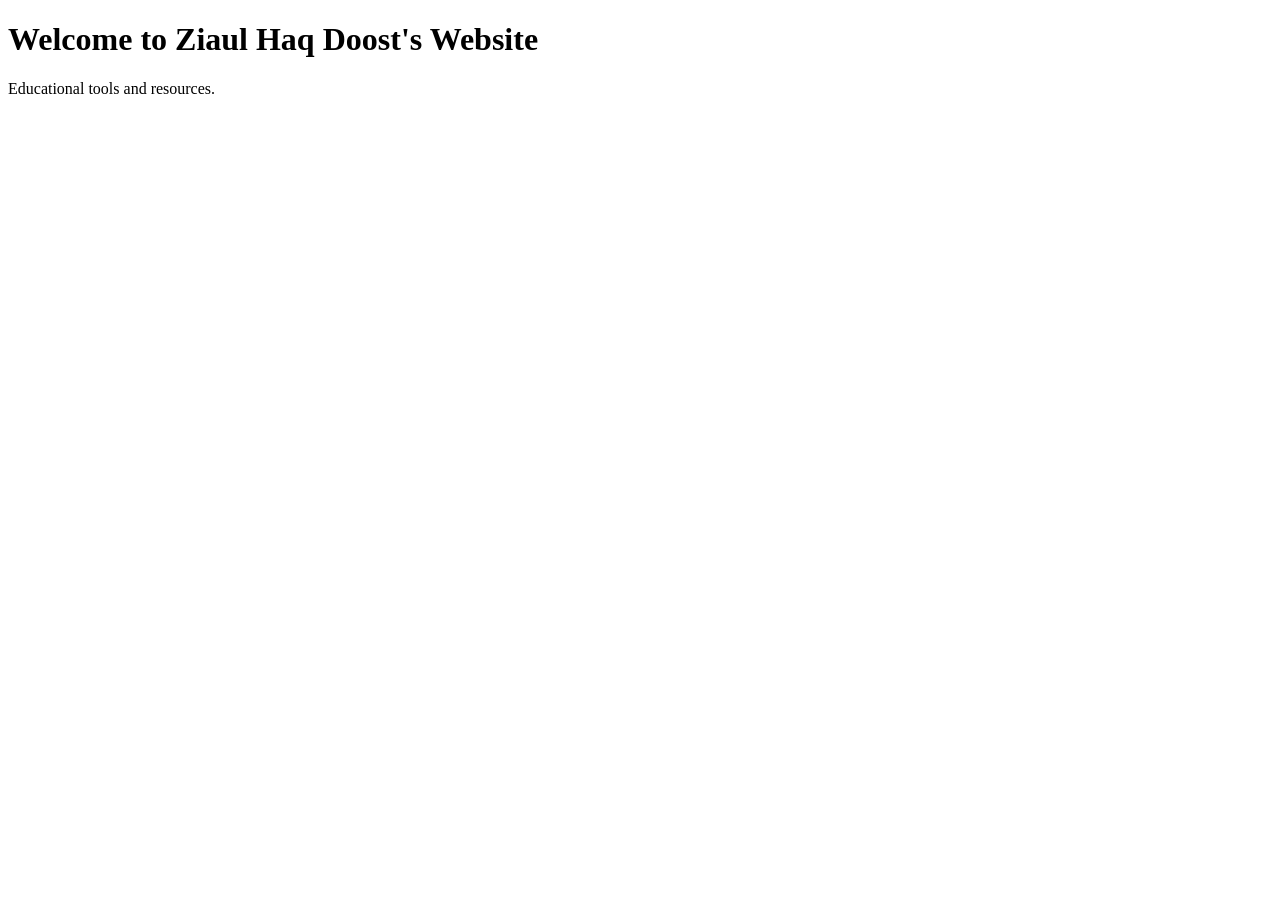
==== index.html @ 7b857bec "Add initial HTML structure for the website" ====
<!DOCTYPE html>
<html lang="en">
<head>
    <meta charset="UTF-8">
    <meta name="viewport" content="width=device-width, initial-scale=1.0">
    <title>Ziaul Haq Doost</title>
</head>
<body>
    <h1>Welcome to Ziaul Haq Doost's Website</h1>
    <p>Educational tools and resources.</p>
</body>
</html>
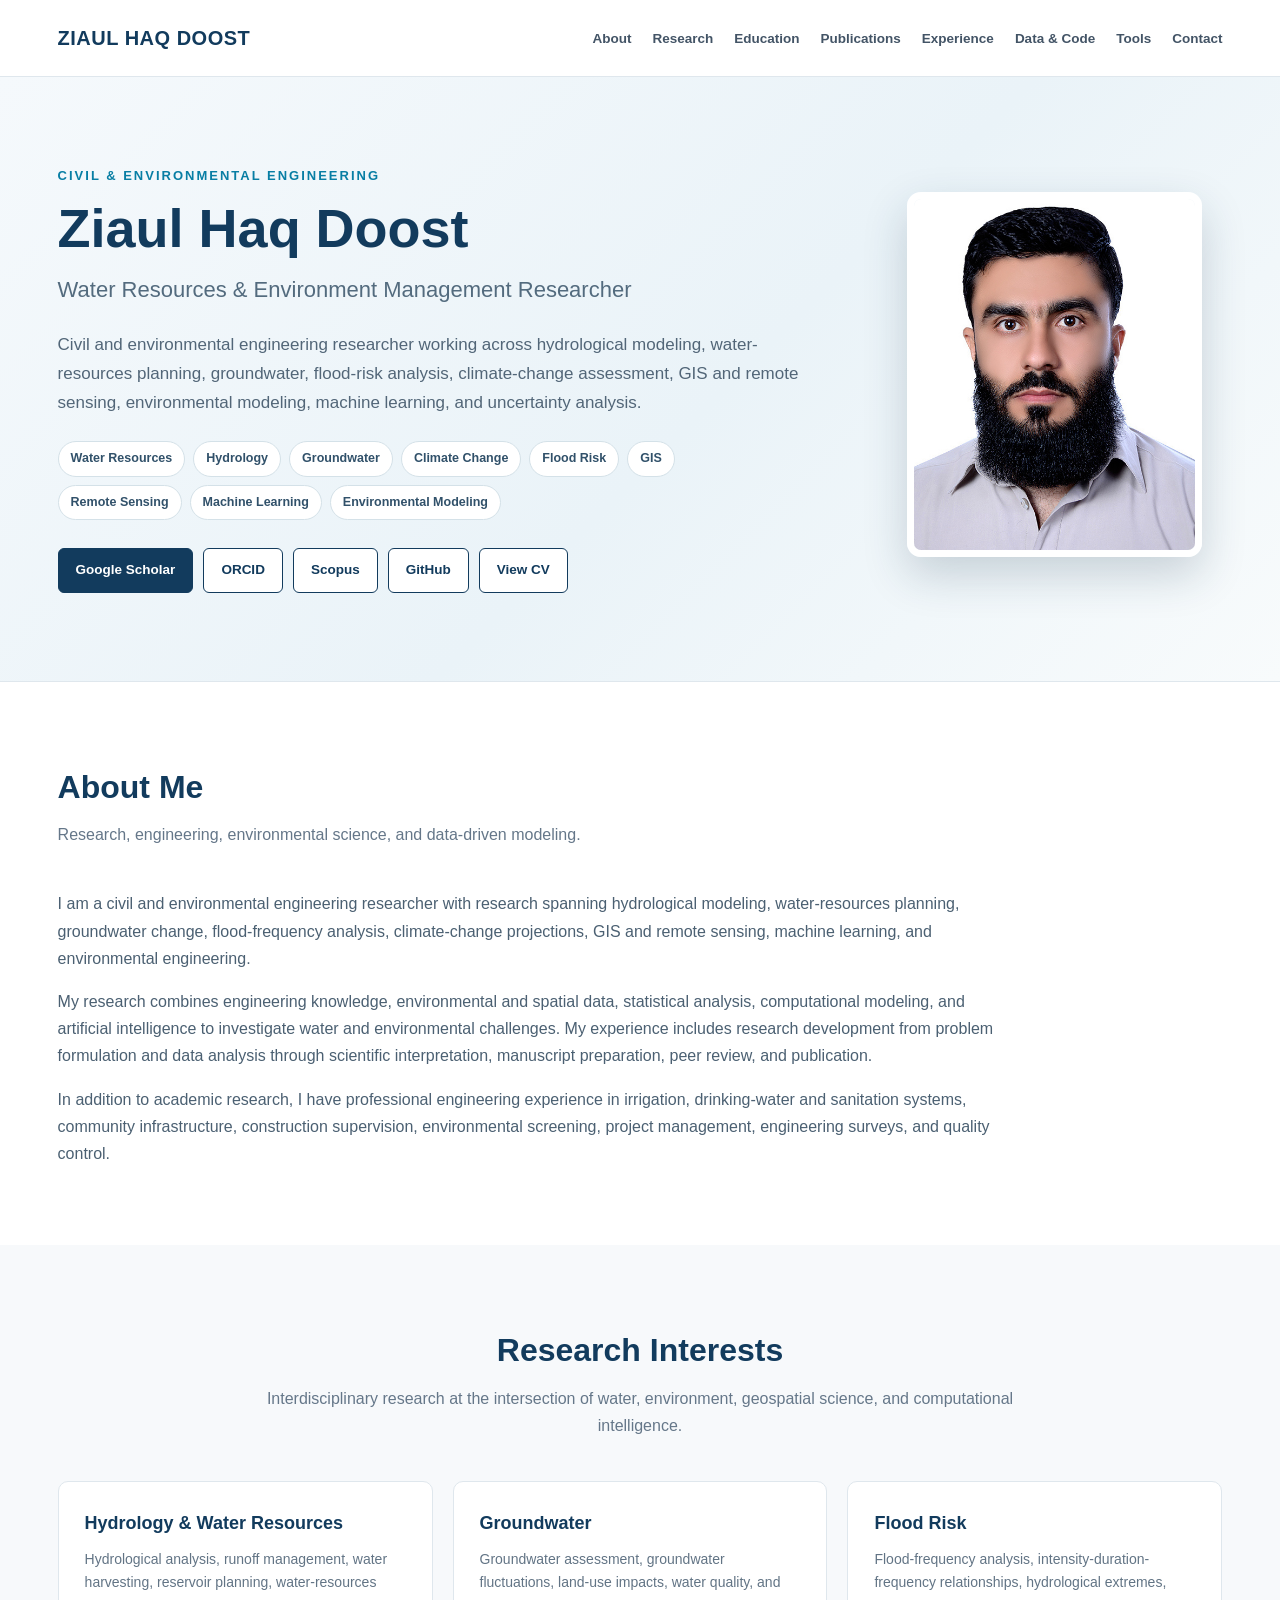
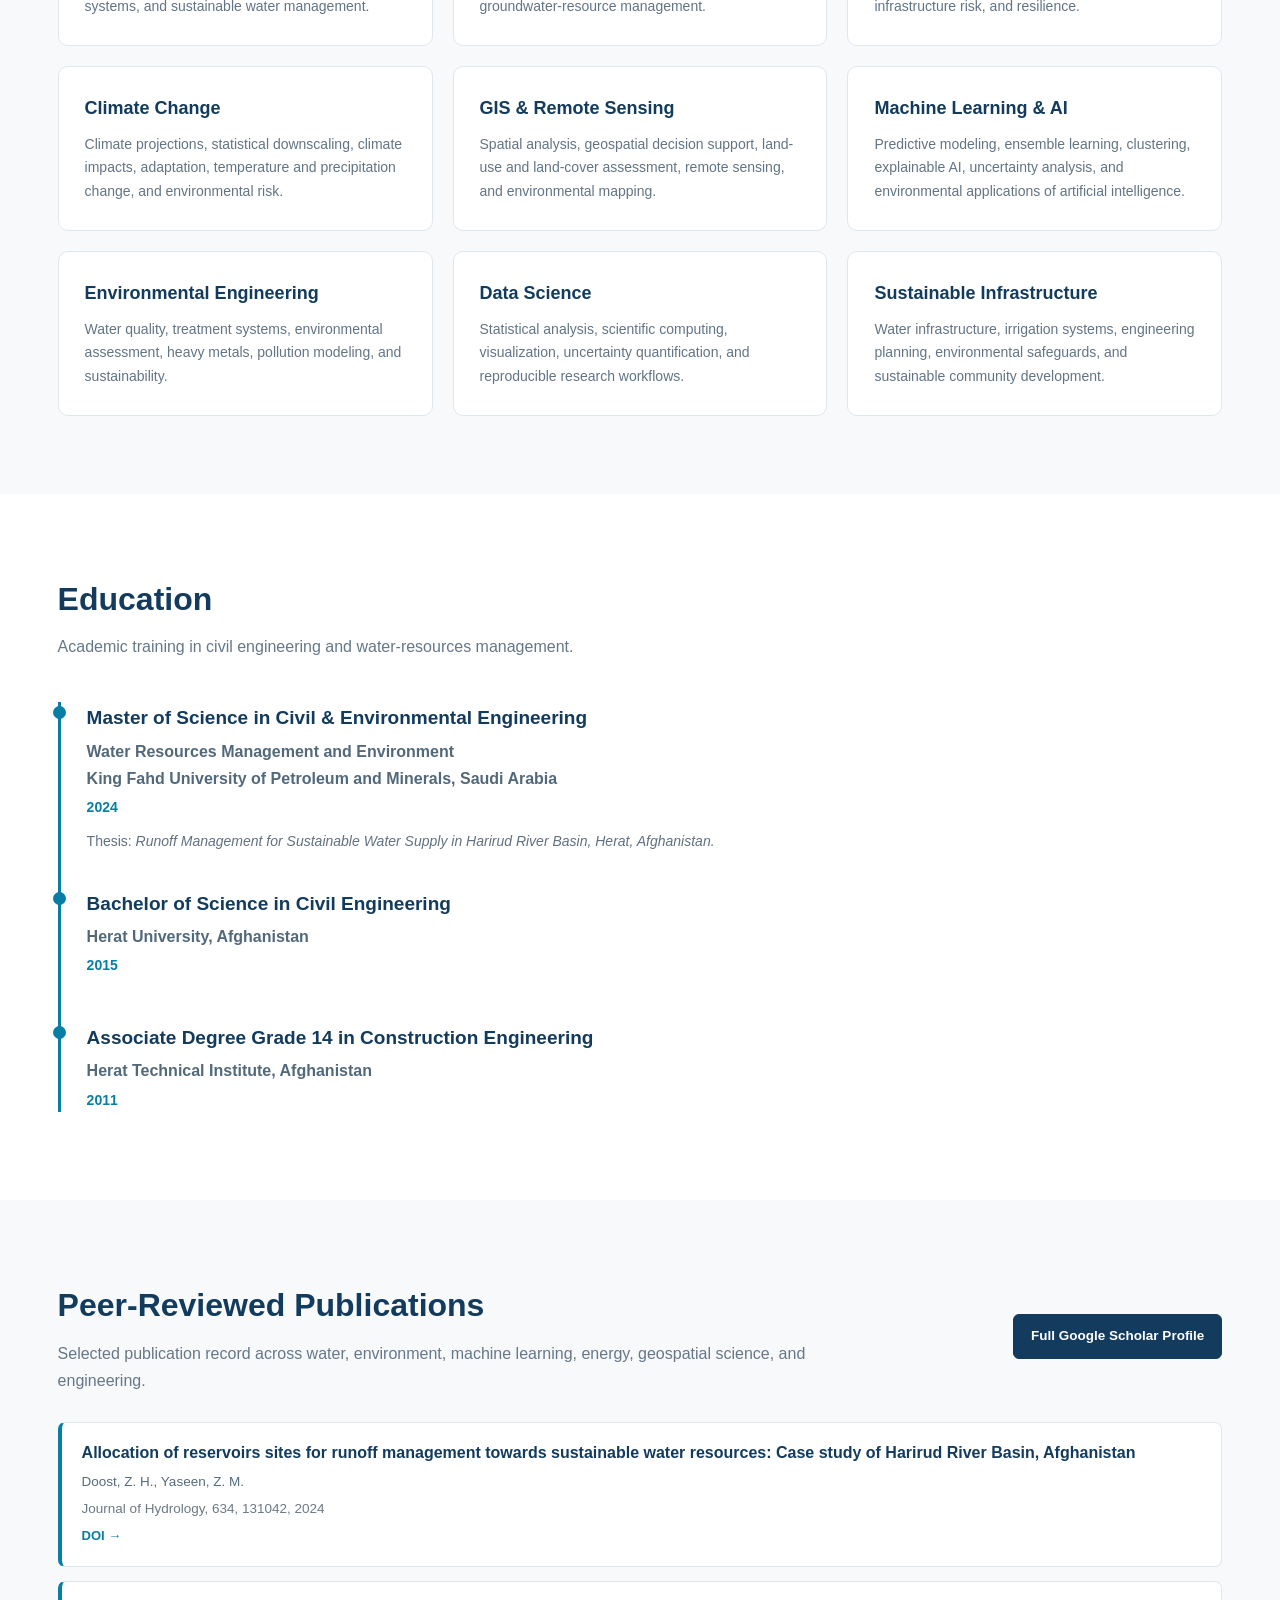
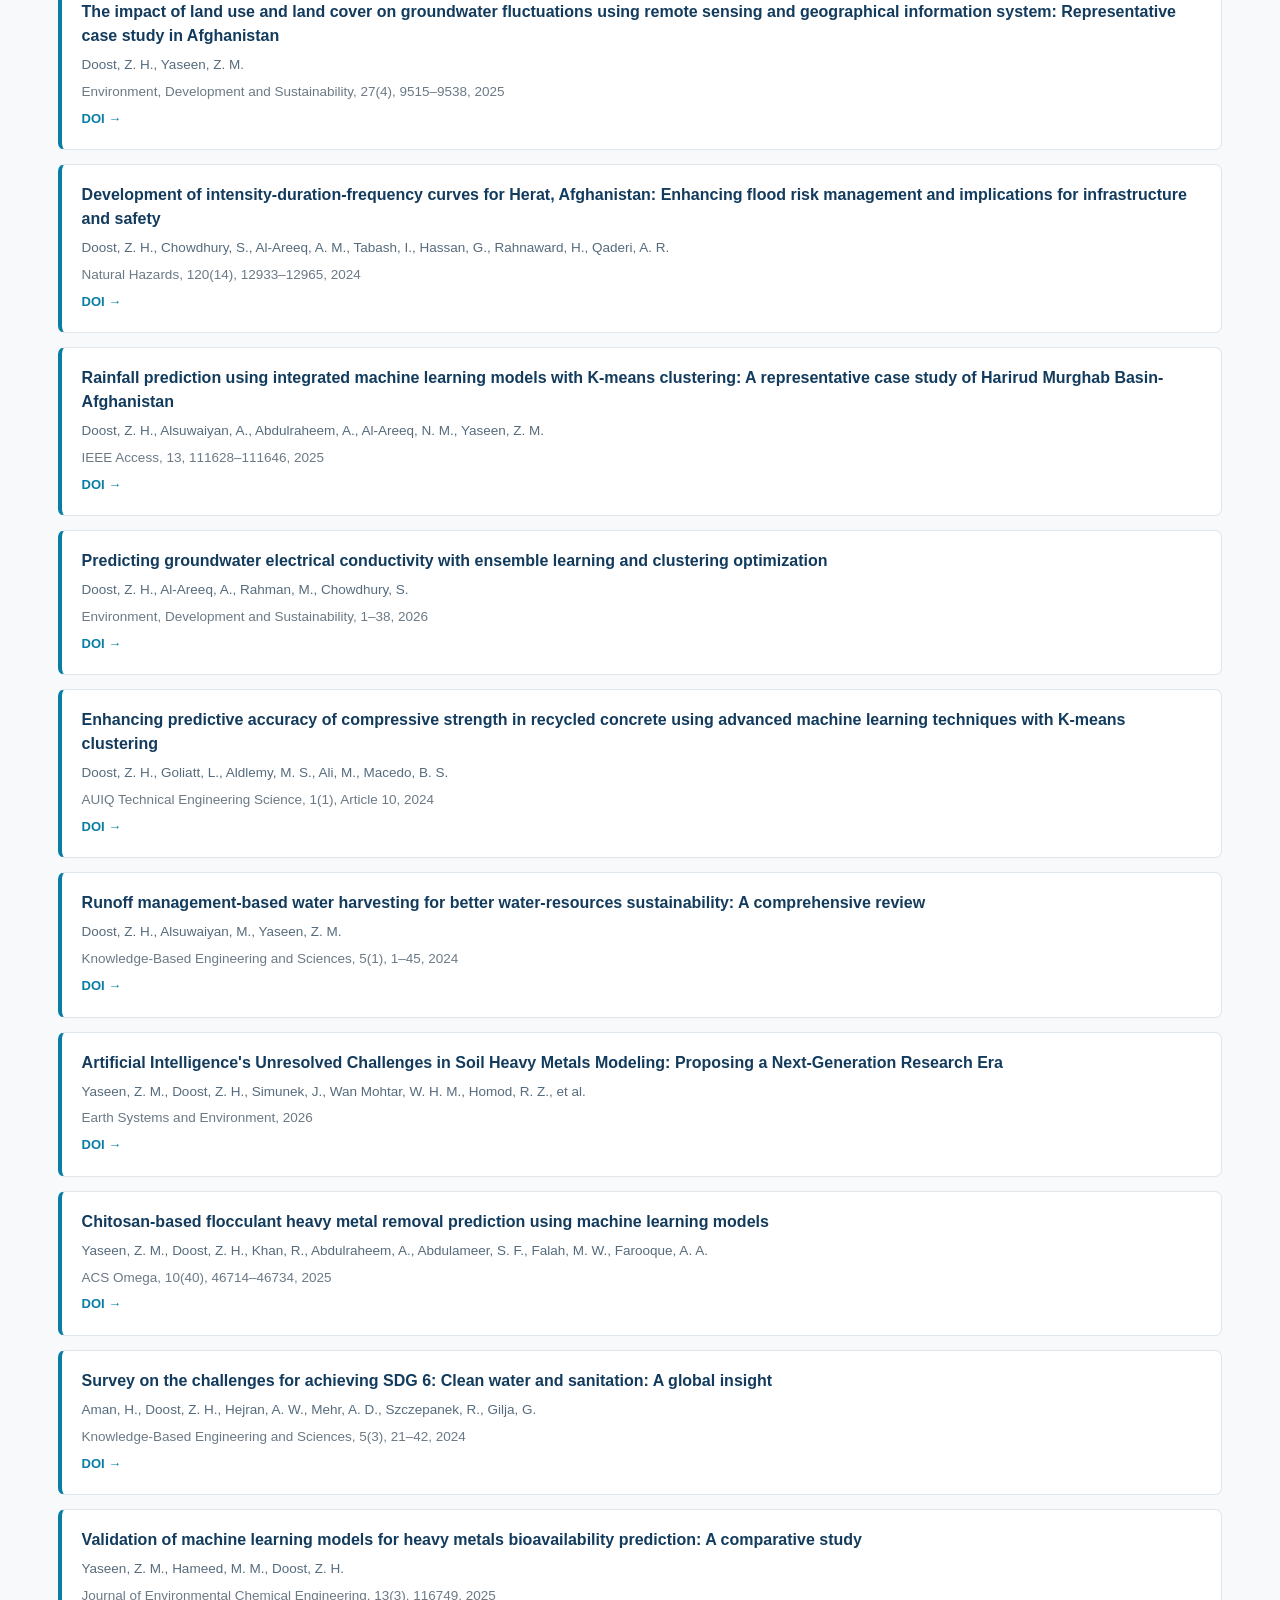
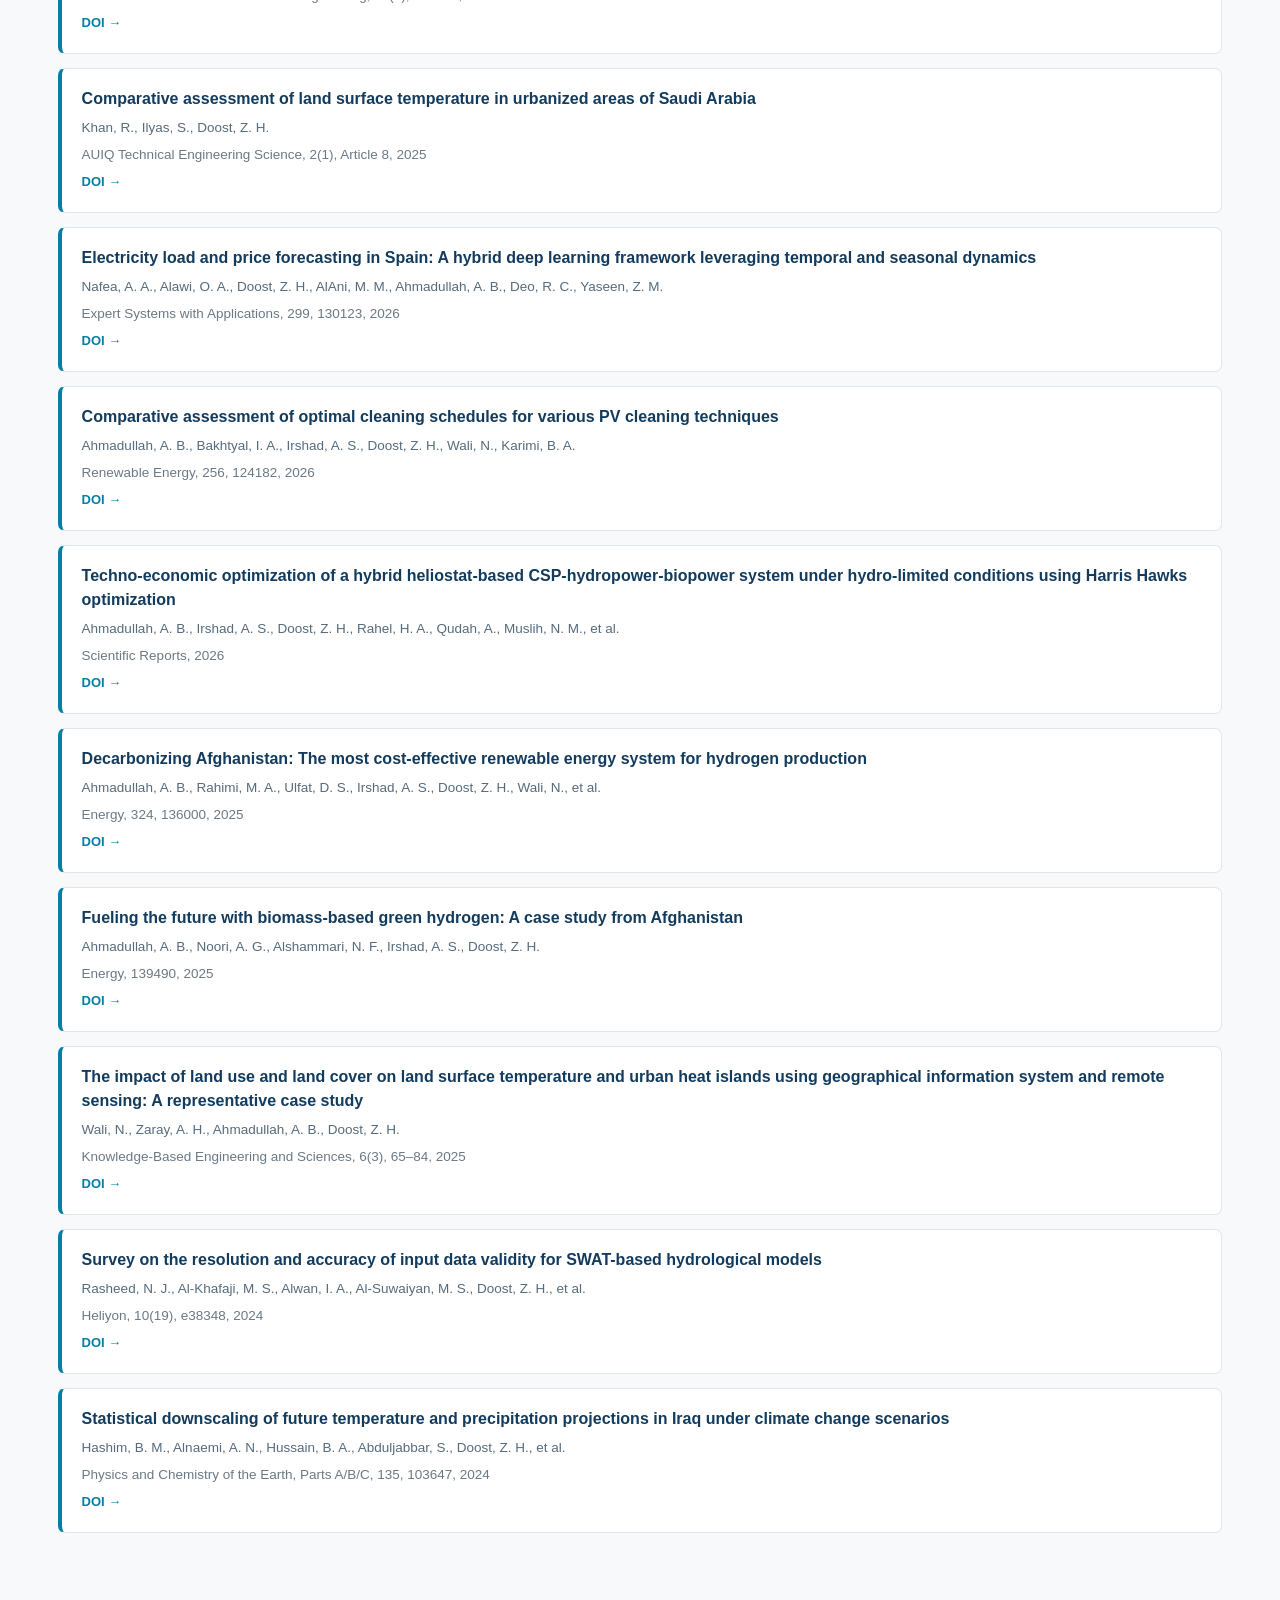
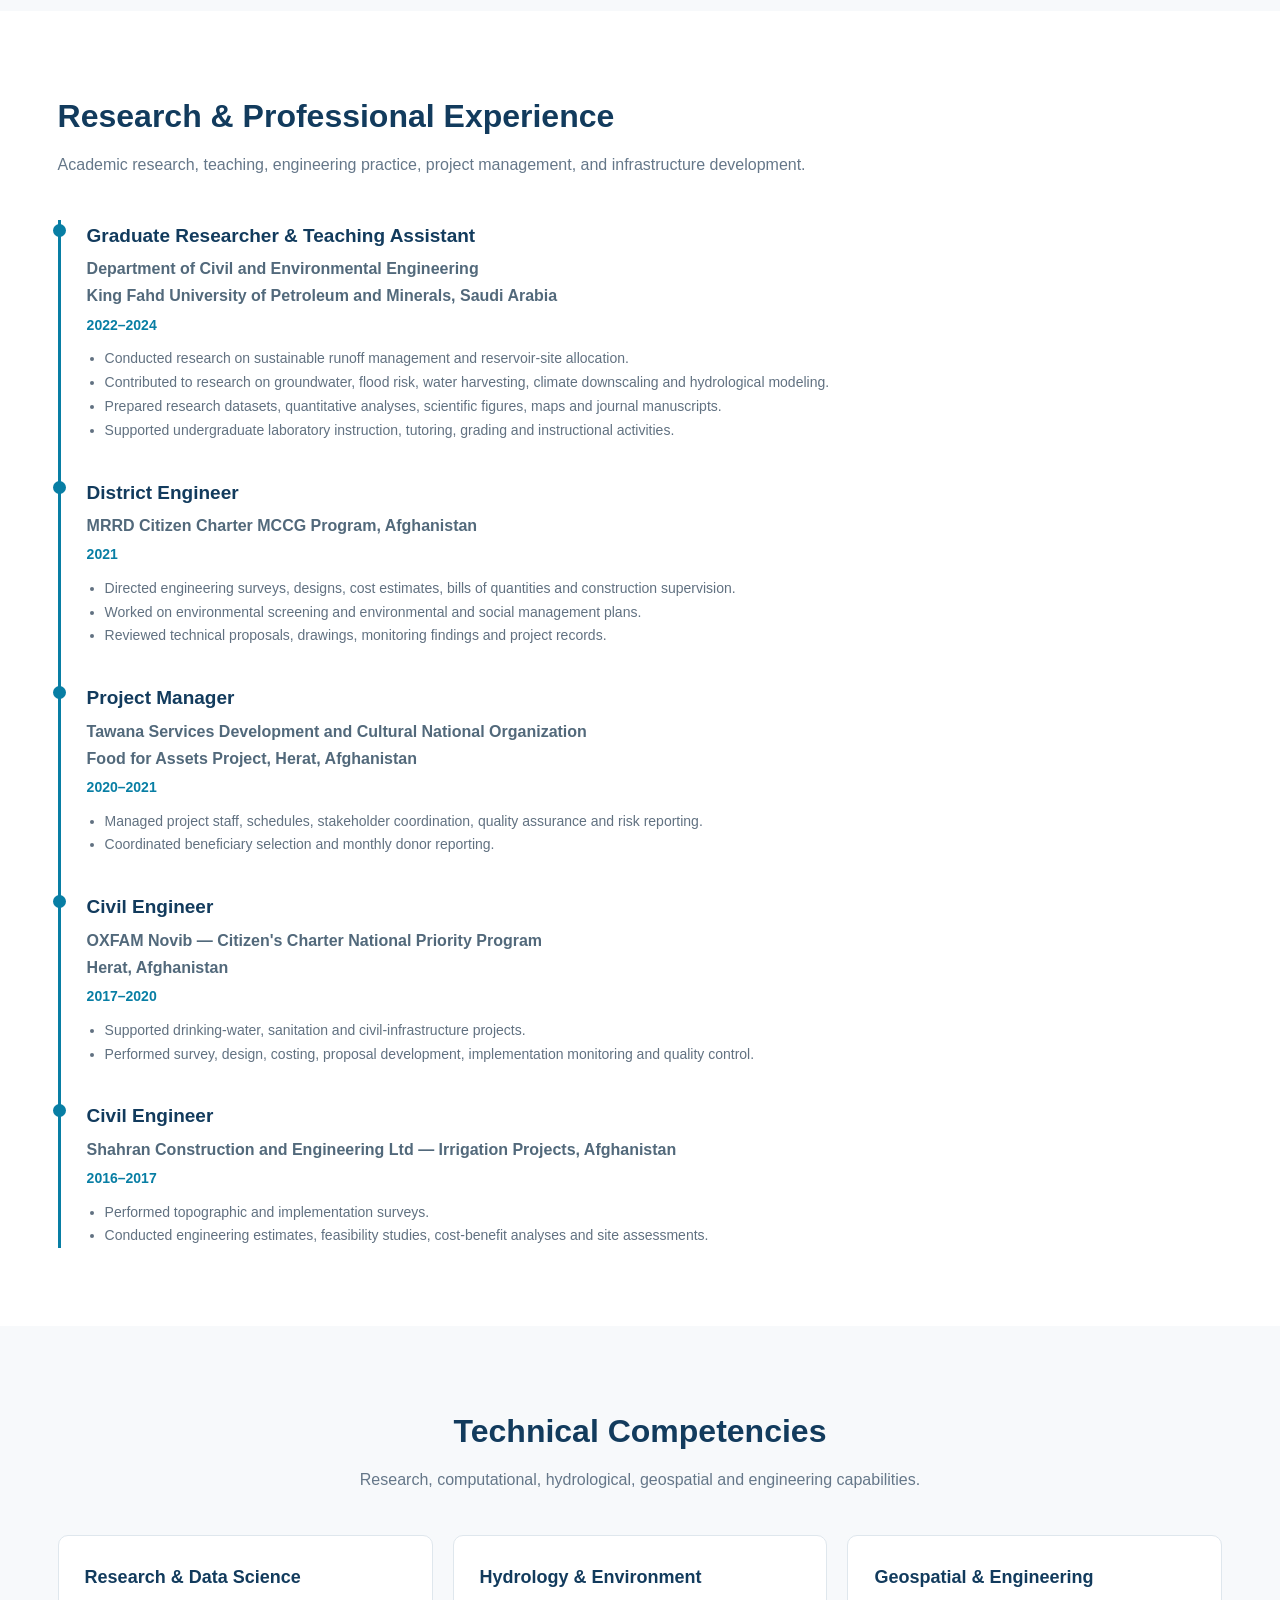
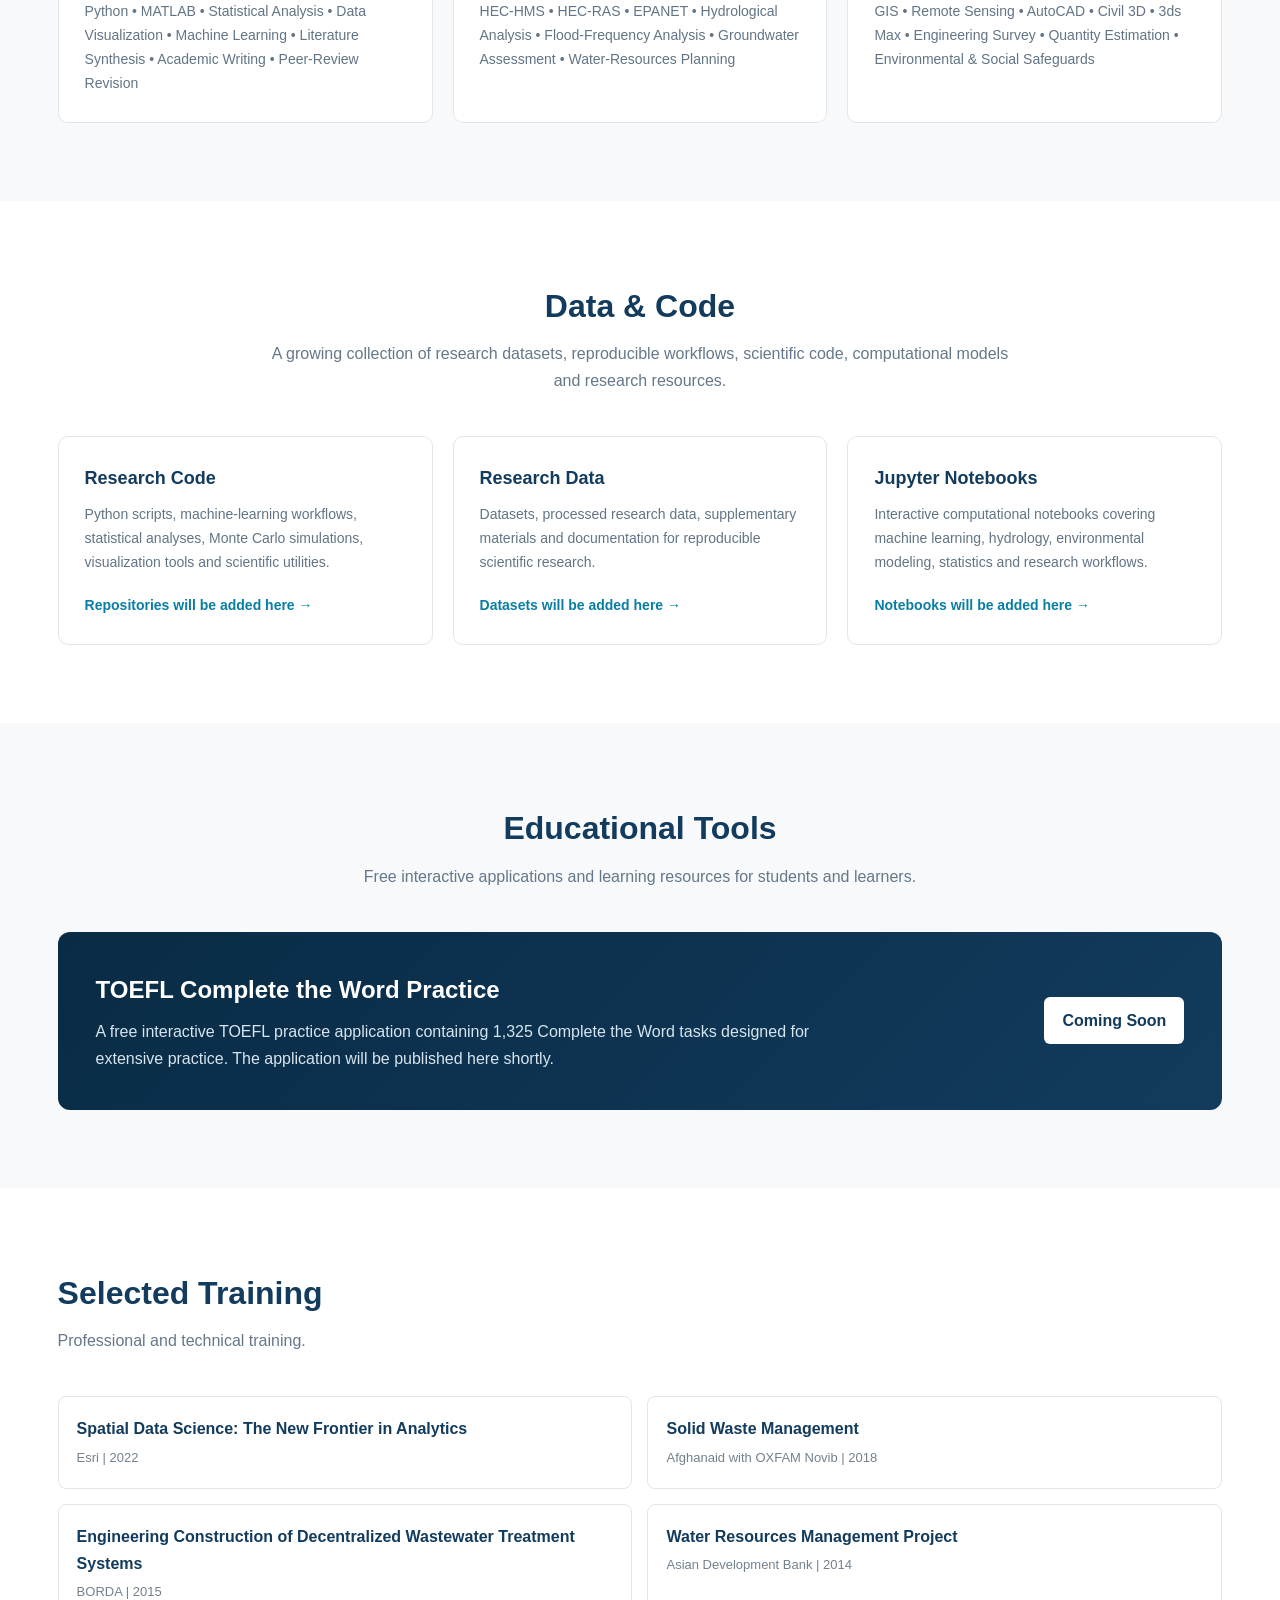
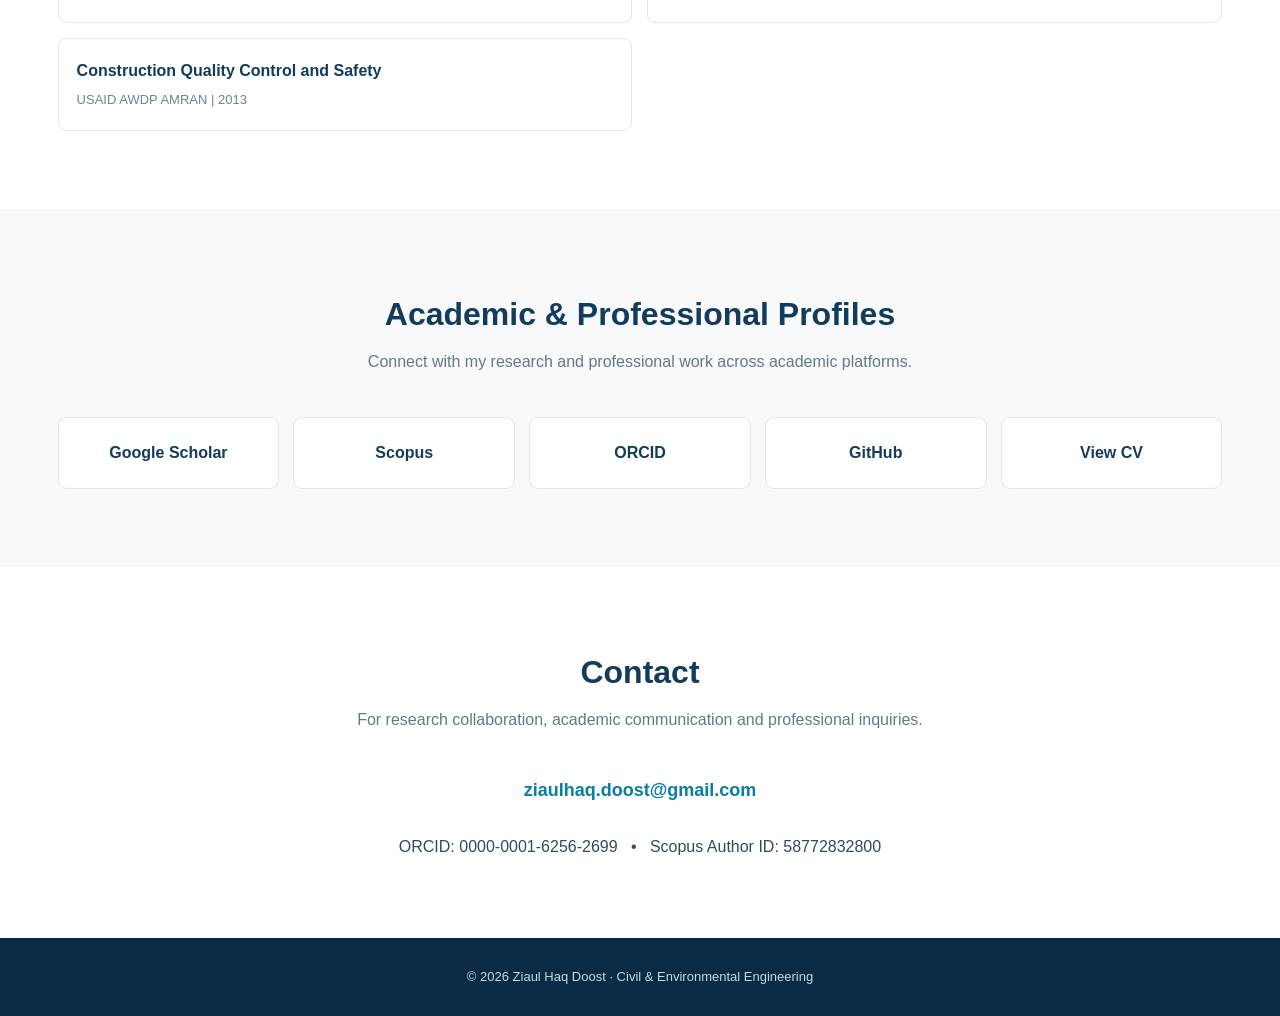
==== commit 628bcccb: "Update index.html" ====
--- a/index.html
+++ b/index.html
@@ -1,12 +1,1500 @@
 <!DOCTYPE html>
 <html lang="en">
 <head>
-    <meta charset="UTF-8">
-    <meta name="viewport" content="width=device-width, initial-scale=1.0">
-    <title>Ziaul Haq Doost</title>
+<meta charset="UTF-8">
+<meta name="viewport" content="width=device-width, initial-scale=1.0">
+
+<title>Ziaul Haq Doost | Civil & Environmental Engineering Researcher</title>
+
+<meta name="description" content="Academic website of Ziaul Haq Doost, Civil and Environmental Engineering researcher working in water resources, hydrology, groundwater, climate change, GIS, remote sensing, environmental modeling and machine learning.">
+
+<meta name="author" content="Ziaul Haq Doost">
+<meta name="robots" content="index, follow">
+
+<style>
+
+:root{
+    --navy:#123b5d;
+    --navy-dark:#092b45;
+    --blue:#087ea4;
+    --light-blue:#eaf4f8;
+    --background:#f7f9fb;
+    --text:#34495e;
+    --muted:#657789;
+    --border:#dfe7ed;
+    --white:#ffffff;
+}
+
+*{
+    margin:0;
+    padding:0;
+    box-sizing:border-box;
+}
+
+html{
+    scroll-behavior:smooth;
+    scroll-padding-top:90px;
+}
+
+body{
+    font-family:Arial, Helvetica, sans-serif;
+    line-height:1.7;
+    color:var(--text);
+    background:white;
+}
+
+a{
+    text-decoration:none;
+}
+
+.container{
+    width:min(1180px,91%);
+    margin:auto;
+}
+
+/* ================= NAVIGATION ================= */
+
+header{
+    background:rgba(255,255,255,.97);
+    border-bottom:1px solid var(--border);
+    position:sticky;
+    top:0;
+    z-index:1000;
+}
+
+nav{
+    min-height:76px;
+    display:flex;
+    align-items:center;
+    justify-content:space-between;
+    gap:25px;
+}
+
+.logo{
+    color:var(--navy);
+    font-size:20px;
+    font-weight:800;
+    letter-spacing:.5px;
+    white-space:nowrap;
+}
+
+.nav-links{
+    display:flex;
+    list-style:none;
+    gap:21px;
+    align-items:center;
+}
+
+.nav-links a{
+    color:#435466;
+    font-size:13.5px;
+    font-weight:700;
+}
+
+.nav-links a:hover{
+    color:var(--blue);
+}
+
+/* ================= HERO ================= */
+
+.hero{
+    background:
+    linear-gradient(135deg,#f5f9fc 0%,#eaf3f8 55%,#f8fbfc 100%);
+    padding:88px 0;
+    border-bottom:1px solid var(--border);
+}
+
+.hero-grid{
+    display:grid;
+    grid-template-columns:1.45fr .65fr;
+    gap:80px;
+    align-items:center;
+}
+
+.eyebrow{
+    color:var(--blue);
+    text-transform:uppercase;
+    letter-spacing:2px;
+    font-weight:800;
+    font-size:13px;
+    margin-bottom:12px;
+}
+
+.hero h1{
+    color:var(--navy);
+    font-size:54px;
+    line-height:1.08;
+    margin-bottom:14px;
+}
+
+.hero h2{
+    color:#536b7e;
+    font-size:22px;
+    font-weight:500;
+    margin-bottom:22px;
+}
+
+.hero-description{
+    font-size:17px;
+    color:#526678;
+    max-width:750px;
+    margin-bottom:24px;
+}
+
+.tags{
+    display:flex;
+    flex-wrap:wrap;
+    gap:8px;
+    margin-bottom:28px;
+}
+
+.tag{
+    background:white;
+    color:#31516a;
+    border:1px solid #d4e1e8;
+    border-radius:20px;
+    padding:6px 12px;
+    font-size:12.5px;
+    font-weight:600;
+}
+
+.buttons{
+    display:flex;
+    flex-wrap:wrap;
+    gap:10px;
+}
+
+.btn{
+    display:inline-block;
+    padding:10px 17px;
+    border-radius:6px;
+    font-size:13.5px;
+    font-weight:700;
+    transition:.2s;
+}
+
+.btn-primary{
+    background:var(--navy);
+    color:white;
+    border:1px solid var(--navy);
+}
+
+.btn-outline{
+    color:var(--navy);
+    background:white;
+    border:1px solid var(--navy);
+}
+
+.btn:hover{
+    transform:translateY(-2px);
+    opacity:.9;
+}
+
+.photo-wrap{
+    text-align:center;
+}
+
+.photo-wrap img{
+    width:295px;
+    height:365px;
+    object-fit:cover;
+    object-position:center top;
+    border-radius:14px;
+    border:7px solid white;
+    box-shadow:0 18px 45px rgba(24,55,78,.20);
+}
+
+/* ================= SECTIONS ================= */
+
+section{
+    padding:78px 0;
+}
+
+.alt{
+    background:var(--background);
+}
+
+.section-heading{
+    margin-bottom:42px;
+}
+
+.section-heading.center{
+    text-align:center;
+}
+
+.section-heading h2{
+    color:var(--navy);
+    font-size:32px;
+    margin-bottom:7px;
+}
+
+.section-heading p{
+    color:var(--muted);
+    max-width:760px;
+}
+
+.section-heading.center p{
+    margin:auto;
+}
+
+.about-text{
+    max-width:960px;
+    font-size:16px;
+    color:#4b6072;
+}
+
+.about-text p+p{
+    margin-top:16px;
+}
+
+/* ================= RESEARCH ================= */
+
+.grid-3{
+    display:grid;
+    grid-template-columns:repeat(3,1fr);
+    gap:20px;
+}
+
+.card{
+    background:white;
+    border:1px solid var(--border);
+    border-radius:10px;
+    padding:26px;
+    transition:.25s;
+}
+
+.card:hover{
+    transform:translateY(-4px);
+    box-shadow:0 10px 30px rgba(20,50,75,.08);
+}
+
+.card h3{
+    color:var(--navy);
+    font-size:18px;
+    margin-bottom:9px;
+}
+
+.card p{
+    color:#627485;
+    font-size:14px;
+}
+
+/* ================= EDUCATION / EXPERIENCE ================= */
+
+.timeline{
+    max-width:1000px;
+}
+
+.timeline-item{
+    border-left:3px solid var(--blue);
+    padding:0 0 34px 26px;
+    position:relative;
+}
+
+.timeline-item:last-child{
+    padding-bottom:0;
+}
+
+.timeline-item:before{
+    content:"";
+    position:absolute;
+    left:-8px;
+    top:4px;
+    width:13px;
+    height:13px;
+    border-radius:50%;
+    background:var(--blue);
+}
+
+.timeline-item h3{
+    color:var(--navy);
+    font-size:19px;
+}
+
+.timeline-item .place{
+    color:#52697b;
+    font-weight:700;
+    margin-top:3px;
+}
+
+.timeline-item .year{
+    color:var(--blue);
+    font-weight:700;
+    font-size:14px;
+    margin:4px 0 10px;
+}
+
+.timeline-item p,
+.timeline-item li{
+    color:#617181;
+    font-size:14px;
+}
+
+.timeline-item ul{
+    margin:9px 0 0 18px;
+}
+
+/* ================= PUBLICATIONS ================= */
+
+.publication-intro{
+    display:flex;
+    justify-content:space-between;
+    align-items:center;
+    gap:20px;
+    margin-bottom:28px;
+}
+
+.pub-list{
+    display:flex;
+    flex-direction:column;
+    gap:14px;
+}
+
+.pub{
+    background:white;
+    border:1px solid var(--border);
+    border-left:4px solid var(--blue);
+    border-radius:7px;
+    padding:18px 20px;
+}
+
+.pub-title{
+    color:var(--navy);
+    font-weight:700;
+    line-height:1.5;
+    margin-bottom:6px;
+}
+
+.pub-authors{
+    color:#566b7c;
+    font-size:13.5px;
+    margin-bottom:4px;
+}
+
+.pub-journal{
+    color:#6b7985;
+    font-size:13.5px;
+}
+
+.pub a{
+    color:var(--blue);
+    font-size:13px;
+    font-weight:700;
+}
+
+/* ================= SKILLS ================= */
+
+.skill-category h3{
+    margin-bottom:8px;
+}
+
+.skill-list{
+    color:#607282;
+    font-size:14px;
+}
+
+/* ================= DATA / TOOLS ================= */
+
+.future-card{
+    display:flex;
+    flex-direction:column;
+    min-height:190px;
+}
+
+.future-card .link{
+    color:var(--blue);
+    font-weight:700;
+    font-size:14px;
+    margin-top:auto;
+    padding-top:20px;
+}
+
+.toefl-box{
+    background:linear-gradient(135deg,var(--navy-dark),var(--navy));
+    border-radius:12px;
+    padding:38px;
+    color:white;
+    display:flex;
+    justify-content:space-between;
+    align-items:center;
+    gap:35px;
+}
+
+.toefl-box h3{
+    font-size:24px;
+    margin-bottom:7px;
+}
+
+.toefl-box p{
+    color:#d7e5ee;
+    max-width:720px;
+}
+
+.coming{
+    background:white;
+    color:var(--navy);
+    padding:10px 18px;
+    border-radius:6px;
+    font-weight:700;
+    white-space:nowrap;
+}
+
+/* ================= TRAINING ================= */
+
+.training-list{
+    display:grid;
+    grid-template-columns:repeat(2,1fr);
+    gap:15px;
+}
+
+.training{
+    background:white;
+    border:1px solid var(--border);
+    padding:18px;
+    border-radius:8px;
+}
+
+.training strong{
+    color:var(--navy);
+}
+
+.training span{
+    color:#73818d;
+    font-size:13px;
+}
+
+/* ================= PROFILES ================= */
+
+.profile-grid{
+    display:grid;
+    grid-template-columns:repeat(5,1fr);
+    gap:14px;
+}
+
+.profile-link{
+    text-align:center;
+    padding:21px 10px;
+    border:1px solid var(--border);
+    border-radius:9px;
+    color:var(--navy);
+    background:white;
+    font-weight:700;
+    transition:.2s;
+}
+
+.profile-link:hover{
+    background:var(--navy);
+    color:white;
+    transform:translateY(-3px);
+}
+
+/* ================= CONTACT ================= */
+
+.contact{
+    text-align:center;
+}
+
+.contact-email{
+    color:var(--blue);
+    font-size:18px;
+    font-weight:700;
+}
+
+/* ================= FOOTER ================= */
+
+footer{
+    background:var(--navy-dark);
+    color:#cbd8e1;
+    padding:28px 15px;
+    text-align:center;
+    font-size:13px;
+}
+
+/* ================= MOBILE ================= */
+
+@media(max-width:950px){
+
+    nav{
+        flex-direction:column;
+        padding:17px 0;
+    }
+
+    .nav-links{
+        flex-wrap:wrap;
+        justify-content:center;
+        gap:12px 17px;
+    }
+
+    .hero-grid{
+        grid-template-columns:1fr;
+        text-align:center;
+        gap:40px;
+    }
+
+    .photo-wrap{
+        order:-1;
+    }
+
+    .hero-description{
+        margin-left:auto;
+        margin-right:auto;
+    }
+
+    .tags,
+    .buttons{
+        justify-content:center;
+    }
+
+    .grid-3{
+        grid-template-columns:1fr 1fr;
+    }
+
+    .profile-grid{
+        grid-template-columns:repeat(2,1fr);
+    }
+}
+
+@media(max-width:620px){
+
+    .hero{
+        padding:55px 0;
+    }
+
+    .hero h1{
+        font-size:39px;
+    }
+
+    .hero h2{
+        font-size:19px;
+    }
+
+    .photo-wrap img{
+        width:220px;
+        height:275px;
+    }
+
+    .grid-3,
+    .training-list{
+        grid-template-columns:1fr;
+    }
+
+    .publication-intro{
+        flex-direction:column;
+        align-items:flex-start;
+    }
+
+    .toefl-box{
+        flex-direction:column;
+        align-items:flex-start;
+    }
+
+    .profile-grid{
+        grid-template-columns:1fr;
+    }
+
+    section{
+        padding:58px 0;
+    }
+}
+
+</style>
+
+<!-- Structured data for search engines -->
+<script type="application/ld+json">
+{
+  "@context":"https://schema.org",
+  "@type":"Person",
+  "name":"Ziaul Haq Doost",
+  "jobTitle":"Civil and Environmental Engineering Researcher",
+  "url":"https://ziaulhaq2282.github.io/",
+  "image":"https://ziaulhaq2282.github.io/143889.jpg",
+  "sameAs":[
+    "https://scholar.google.com/citations?user=g5st3KEAAAAJ&hl=en",
+    "https://orcid.org/0000-0001-6256-2699",
+    "https://www.scopus.com/authid/detail.uri?authorId=58772832800",
+    "https://github.com/ziaulhaq2282"
+  ]
+}
+</script>
+
 </head>
+
 <body>
-    <h1>Welcome to Ziaul Haq Doost's Website</h1>
-    <p>Educational tools and resources.</p>
+
+<header>
+<div class="container">
+<nav>
+
+<a class="logo" href="#home">ZIAUL HAQ DOOST</a>
+
+<ul class="nav-links">
+<li><a href="#about">About</a></li>
+<li><a href="#research">Research</a></li>
+<li><a href="#education">Education</a></li>
+<li><a href="#publications">Publications</a></li>
+<li><a href="#experience">Experience</a></li>
+<li><a href="#code">Data & Code</a></li>
+<li><a href="#tools">Tools</a></li>
+<li><a href="#contact">Contact</a></li>
+</ul>
+
+</nav>
+</div>
+</header>
+
+
+<main>
+
+<!-- ================= HOME ================= -->
+
+<section class="hero" id="home">
+
+<div class="container hero-grid">
+
+<div>
+
+<div class="eyebrow">
+Civil & Environmental Engineering
+</div>
+
+<h1>Ziaul Haq Doost</h1>
+
+<h2>Water Resources & Environment Management Researcher</h2>
+
+<p class="hero-description">
+Civil and environmental engineering researcher working across
+hydrological modeling, water-resources planning, groundwater,
+flood-risk analysis, climate-change assessment, GIS and remote
+sensing, environmental modeling, machine learning, and uncertainty analysis.
+</p>
+
+<div class="tags">
+<span class="tag">Water Resources</span>
+<span class="tag">Hydrology</span>
+<span class="tag">Groundwater</span>
+<span class="tag">Climate Change</span>
+<span class="tag">Flood Risk</span>
+<span class="tag">GIS</span>
+<span class="tag">Remote Sensing</span>
+<span class="tag">Machine Learning</span>
+<span class="tag">Environmental Modeling</span>
+</div>
+
+<div class="buttons">
+
+<a class="btn btn-primary"
+href="https://scholar.google.com/citations?user=g5st3KEAAAAJ&hl=en"
+target="_blank" rel="noopener">
+Google Scholar
+</a>
+
+<a class="btn btn-outline"
+href="https://orcid.org/0000-0001-6256-2699"
+target="_blank" rel="noopener">
+ORCID
+</a>
+
+<a class="btn btn-outline"
+href="https://www.scopus.com/authid/detail.uri?authorId=58772832800"
+target="_blank" rel="noopener">
+Scopus
+</a>
+
+<a class="btn btn-outline"
+href="https://github.com/ziaulhaq2282"
+target="_blank" rel="noopener">
+GitHub
+</a>
+
+<a class="btn btn-outline"
+href="Ziaul%20Haq%20Doost%20(CV).pdf"
+target="_blank">
+View CV
+</a>
+
+</div>
+
+</div>
+
+<div class="photo-wrap">
+<img src="143889.jpg"
+alt="Ziaul Haq Doost, Civil and Environmental Engineering Researcher">
+</div>
+
+</div>
+
+</section>
+
+
+<!-- ================= ABOUT ================= -->
+
+<section id="about">
+
+<div class="container">
+
+<div class="section-heading">
+<h2>About Me</h2>
+<p>Research, engineering, environmental science, and data-driven modeling.</p>
+</div>
+
+<div class="about-text">
+
+<p>
+I am a civil and environmental engineering researcher with research
+spanning hydrological modeling, water-resources planning, groundwater
+change, flood-frequency analysis, climate-change projections, GIS and
+remote sensing, machine learning, and environmental engineering.
+</p>
+
+<p>
+My research combines engineering knowledge, environmental and spatial
+data, statistical analysis, computational modeling, and artificial
+intelligence to investigate water and environmental challenges. My
+experience includes research development from problem formulation and
+data analysis through scientific interpretation, manuscript preparation,
+peer review, and publication.
+</p>
+
+<p>
+In addition to academic research, I have professional engineering
+experience in irrigation, drinking-water and sanitation systems,
+community infrastructure, construction supervision, environmental
+screening, project management, engineering surveys, and quality control.
+</p>
+
+</div>
+
+</div>
+</section>
+
+
+<!-- ================= RESEARCH ================= -->
+
+<section id="research" class="alt">
+
+<div class="container">
+
+<div class="section-heading center">
+<h2>Research Interests</h2>
+<p>
+Interdisciplinary research at the intersection of water,
+environment, geospatial science, and computational intelligence.
+</p>
+</div>
+
+<div class="grid-3">
+
+<div class="card">
+<h3>Hydrology & Water Resources</h3>
+<p>
+Hydrological analysis, runoff management, water harvesting,
+reservoir planning, water-resources systems, and sustainable water management.
+</p>
+</div>
+
+<div class="card">
+<h3>Groundwater</h3>
+<p>
+Groundwater assessment, groundwater fluctuations, land-use impacts,
+water quality, and groundwater-resource management.
+</p>
+</div>
+
+<div class="card">
+<h3>Flood Risk</h3>
+<p>
+Flood-frequency analysis, intensity-duration-frequency relationships,
+hydrological extremes, infrastructure risk, and resilience.
+</p>
+</div>
+
+<div class="card">
+<h3>Climate Change</h3>
+<p>
+Climate projections, statistical downscaling, climate impacts,
+adaptation, temperature and precipitation change, and environmental risk.
+</p>
+</div>
+
+<div class="card">
+<h3>GIS & Remote Sensing</h3>
+<p>
+Spatial analysis, geospatial decision support, land-use and
+land-cover assessment, remote sensing, and environmental mapping.
+</p>
+</div>
+
+<div class="card">
+<h3>Machine Learning & AI</h3>
+<p>
+Predictive modeling, ensemble learning, clustering, explainable AI,
+uncertainty analysis, and environmental applications of artificial intelligence.
+</p>
+</div>
+
+<div class="card">
+<h3>Environmental Engineering</h3>
+<p>
+Water quality, treatment systems, environmental assessment,
+heavy metals, pollution modeling, and sustainability.
+</p>
+</div>
+
+<div class="card">
+<h3>Data Science</h3>
+<p>
+Statistical analysis, scientific computing, visualization,
+uncertainty quantification, and reproducible research workflows.
+</p>
+</div>
+
+<div class="card">
+<h3>Sustainable Infrastructure</h3>
+<p>
+Water infrastructure, irrigation systems, engineering planning,
+environmental safeguards, and sustainable community development.
+</p>
+</div>
+
+</div>
+</div>
+</section>
+
+
+<!-- ================= EDUCATION ================= -->
+
+<section id="education">
+
+<div class="container">
+
+<div class="section-heading">
+<h2>Education</h2>
+<p>Academic training in civil engineering and water-resources management.</p>
+</div>
+
+<div class="timeline">
+
+<div class="timeline-item">
+<h3>Master of Science in Civil & Environmental Engineering</h3>
+<div class="place">
+Water Resources Management and Environment<br>
+King Fahd University of Petroleum and Minerals, Saudi Arabia
+</div>
+<div class="year">2024</div>
+<p>
+Thesis: <em>Runoff Management for Sustainable Water Supply in
+Harirud River Basin, Herat, Afghanistan.</em>
+</p>
+</div>
+
+<div class="timeline-item">
+<h3>Bachelor of Science in Civil Engineering</h3>
+<div class="place">Herat University, Afghanistan</div>
+<div class="year">2015</div>
+</div>
+
+<div class="timeline-item">
+<h3>Associate Degree Grade 14 in Construction Engineering</h3>
+<div class="place">Herat Technical Institute, Afghanistan</div>
+<div class="year">2011</div>
+</div>
+
+</div>
+</div>
+</section>
+
+
+<!-- ================= PUBLICATIONS ================= -->
+
+<section id="publications" class="alt">
+
+<div class="container">
+
+<div class="publication-intro">
+
+<div class="section-heading" style="margin-bottom:0;">
+<h2>Peer-Reviewed Publications</h2>
+<p>
+Selected publication record across water, environment,
+machine learning, energy, geospatial science, and engineering.
+</p>
+</div>
+
+<a class="btn btn-primary"
+href="https://scholar.google.com/citations?user=g5st3KEAAAAJ&hl=en"
+target="_blank" rel="noopener">
+Full Google Scholar Profile
+</a>
+
+</div>
+
+<div class="pub-list">
+
+<div class="pub">
+<div class="pub-title">
+Allocation of reservoirs sites for runoff management towards sustainable water resources: Case study of Harirud River Basin, Afghanistan
+</div>
+<div class="pub-authors">Doost, Z. H., Yaseen, Z. M.</div>
+<div class="pub-journal">Journal of Hydrology, 634, 131042, 2024</div>
+<a href="https://doi.org/10.1016/j.jhydrol.2024.131042" target="_blank">DOI →</a>
+</div>
+
+<div class="pub">
+<div class="pub-title">
+The impact of land use and land cover on groundwater fluctuations using remote sensing and geographical information system: Representative case study in Afghanistan
+</div>
+<div class="pub-authors">Doost, Z. H., Yaseen, Z. M.</div>
+<div class="pub-journal">Environment, Development and Sustainability, 27(4), 9515–9538, 2025</div>
+<a href="https://doi.org/10.1007/s10668-023-04253-2" target="_blank">DOI →</a>
+</div>
+
+<div class="pub">
+<div class="pub-title">
+Development of intensity-duration-frequency curves for Herat, Afghanistan: Enhancing flood risk management and implications for infrastructure and safety
+</div>
+<div class="pub-authors">
+Doost, Z. H., Chowdhury, S., Al-Areeq, A. M., Tabash, I., Hassan, G., Rahnaward, H., Qaderi, A. R.
+</div>
+<div class="pub-journal">Natural Hazards, 120(14), 12933–12965, 2024</div>
+<a href="https://doi.org/10.1007/s11069-024-06730-x" target="_blank">DOI →</a>
+</div>
+
+<div class="pub">
+<div class="pub-title">
+Rainfall prediction using integrated machine learning models with K-means clustering: A representative case study of Harirud Murghab Basin-Afghanistan
+</div>
+<div class="pub-authors">
+Doost, Z. H., Alsuwaiyan, A., Abdulraheem, A., Al-Areeq, N. M., Yaseen, Z. M.
+</div>
+<div class="pub-journal">IEEE Access, 13, 111628–111646, 2025</div>
+<a href="https://doi.org/10.1109/ACCESS.2025.3581921" target="_blank">DOI →</a>
+</div>
+
+<div class="pub">
+<div class="pub-title">
+Predicting groundwater electrical conductivity with ensemble learning and clustering optimization
+</div>
+<div class="pub-authors">
+Doost, Z. H., Al-Areeq, A., Rahman, M., Chowdhury, S.
+</div>
+<div class="pub-journal">Environment, Development and Sustainability, 1–38, 2026</div>
+<a href="https://doi.org/10.1007/s10668-026-07532-w" target="_blank">DOI →</a>
+</div>
+
+<div class="pub">
+<div class="pub-title">
+Enhancing predictive accuracy of compressive strength in recycled concrete using advanced machine learning techniques with K-means clustering
+</div>
+<div class="pub-authors">
+Doost, Z. H., Goliatt, L., Aldlemy, M. S., Ali, M., Macedo, B. S.
+</div>
+<div class="pub-journal">AUIQ Technical Engineering Science, 1(1), Article 10, 2024</div>
+<a href="https://doi.org/10.70645/3078-3437.1009" target="_blank">DOI →</a>
+</div>
+
+<div class="pub">
+<div class="pub-title">
+Runoff management-based water harvesting for better water-resources sustainability: A comprehensive review
+</div>
+<div class="pub-authors">Doost, Z. H., Alsuwaiyan, M., Yaseen, Z. M.</div>
+<div class="pub-journal">Knowledge-Based Engineering and Sciences, 5(1), 1–45, 2024</div>
+<a href="https://doi.org/10.51526/kbes.2024.5.1.1-45" target="_blank">DOI →</a>
+</div>
+
+<div class="pub">
+<div class="pub-title">
+Artificial Intelligence's Unresolved Challenges in Soil Heavy Metals Modeling: Proposing a Next-Generation Research Era
+</div>
+<div class="pub-authors">
+Yaseen, Z. M., Doost, Z. H., Simunek, J., Wan Mohtar, W. H. M., Homod, R. Z., et al.
+</div>
+<div class="pub-journal">Earth Systems and Environment, 2026</div>
+<a href="https://doi.org/10.1007/s41748-026-01278-1" target="_blank">DOI →</a>
+</div>
+
+<div class="pub">
+<div class="pub-title">
+Chitosan-based flocculant heavy metal removal prediction using machine learning models
+</div>
+<div class="pub-authors">
+Yaseen, Z. M., Doost, Z. H., Khan, R., Abdulraheem, A., Abdulameer, S. F., Falah, M. W., Farooque, A. A.
+</div>
+<div class="pub-journal">ACS Omega, 10(40), 46714–46734, 2025</div>
+<a href="https://doi.org/10.1021/acsomega.5c04000" target="_blank">DOI →</a>
+</div>
+
+<div class="pub">
+<div class="pub-title">
+Survey on the challenges for achieving SDG 6: Clean water and sanitation: A global insight
+</div>
+<div class="pub-authors">
+Aman, H., Doost, Z. H., Hejran, A. W., Mehr, A. D., Szczepanek, R., Gilja, G.
+</div>
+<div class="pub-journal">Knowledge-Based Engineering and Sciences, 5(3), 21–42, 2024</div>
+<a href="https://doi.org/10.51526/kbes.2024.5.3.21-42" target="_blank">DOI →</a>
+</div>
+
+<div class="pub">
+<div class="pub-title">
+Validation of machine learning models for heavy metals bioavailability prediction: A comparative study
+</div>
+<div class="pub-authors">Yaseen, Z. M., Hameed, M. M., Doost, Z. H.</div>
+<div class="pub-journal">Journal of Environmental Chemical Engineering, 13(3), 116749, 2025</div>
+<a href="https://doi.org/10.1016/j.jece.2025.116749" target="_blank">DOI →</a>
+</div>
+
+<div class="pub">
+<div class="pub-title">
+Comparative assessment of land surface temperature in urbanized areas of Saudi Arabia
+</div>
+<div class="pub-authors">Khan, R., Ilyas, S., Doost, Z. H.</div>
+<div class="pub-journal">AUIQ Technical Engineering Science, 2(1), Article 8, 2025</div>
+<a href="https://doi.org/10.70645/3078-3437.1027" target="_blank">DOI →</a>
+</div>
+
+<div class="pub">
+<div class="pub-title">
+Electricity load and price forecasting in Spain: A hybrid deep learning framework leveraging temporal and seasonal dynamics
+</div>
+<div class="pub-authors">
+Nafea, A. A., Alawi, O. A., Doost, Z. H., AlAni, M. M., Ahmadullah, A. B., Deo, R. C., Yaseen, Z. M.
+</div>
+<div class="pub-journal">Expert Systems with Applications, 299, 130123, 2026</div>
+<a href="https://doi.org/10.1016/j.eswa.2025.130123" target="_blank">DOI →</a>
+</div>
+
+<div class="pub">
+<div class="pub-title">
+Comparative assessment of optimal cleaning schedules for various PV cleaning techniques
+</div>
+<div class="pub-authors">
+Ahmadullah, A. B., Bakhtyal, I. A., Irshad, A. S., Doost, Z. H., Wali, N., Karimi, B. A.
+</div>
+<div class="pub-journal">Renewable Energy, 256, 124182, 2026</div>
+<a href="https://doi.org/10.1016/j.renene.2025.124182" target="_blank">DOI →</a>
+</div>
+
+<div class="pub">
+<div class="pub-title">
+Techno-economic optimization of a hybrid heliostat-based CSP-hydropower-biopower system under hydro-limited conditions using Harris Hawks optimization
+</div>
+<div class="pub-authors">
+Ahmadullah, A. B., Irshad, A. S., Doost, Z. H., Rahel, H. A., Qudah, A., Muslih, N. M., et al.
+</div>
+<div class="pub-journal">Scientific Reports, 2026</div>
+<a href="https://doi.org/10.1038/s41598-026-60104-w" target="_blank">DOI →</a>
+</div>
+
+<div class="pub">
+<div class="pub-title">
+Decarbonizing Afghanistan: The most cost-effective renewable energy system for hydrogen production
+</div>
+<div class="pub-authors">
+Ahmadullah, A. B., Rahimi, M. A., Ulfat, D. S., Irshad, A. S., Doost, Z. H., Wali, N., et al.
+</div>
+<div class="pub-journal">Energy, 324, 136000, 2025</div>
+<a href="https://doi.org/10.1016/j.energy.2025.136000" target="_blank">DOI →</a>
+</div>
+
+<div class="pub">
+<div class="pub-title">
+Fueling the future with biomass-based green hydrogen: A case study from Afghanistan
+</div>
+<div class="pub-authors">
+Ahmadullah, A. B., Noori, A. G., Alshammari, N. F., Irshad, A. S., Doost, Z. H.
+</div>
+<div class="pub-journal">Energy, 139490, 2025</div>
+<a href="https://doi.org/10.1016/j.energy.2025.139490" target="_blank">DOI →</a>
+</div>
+
+<div class="pub">
+<div class="pub-title">
+The impact of land use and land cover on land surface temperature and urban heat islands using geographical information system and remote sensing: A representative case study
+</div>
+<div class="pub-authors">
+Wali, N., Zaray, A. H., Ahmadullah, A. B., Doost, Z. H.
+</div>
+<div class="pub-journal">Knowledge-Based Engineering and Sciences, 6(3), 65–84, 2025</div>
+<a href="https://doi.org/10.51526/kbes.2025.6.3.65-84" target="_blank">DOI →</a>
+</div>
+
+<div class="pub">
+<div class="pub-title">
+Survey on the resolution and accuracy of input data validity for SWAT-based hydrological models
+</div>
+<div class="pub-authors">
+Rasheed, N. J., Al-Khafaji, M. S., Alwan, I. A., Al-Suwaiyan, M. S., Doost, Z. H., et al.
+</div>
+<div class="pub-journal">Heliyon, 10(19), e38348, 2024</div>
+<a href="https://doi.org/10.1016/j.heliyon.2024.e38348" target="_blank">DOI →</a>
+</div>
+
+<div class="pub">
+<div class="pub-title">
+Statistical downscaling of future temperature and precipitation projections in Iraq under climate change scenarios
+</div>
+<div class="pub-authors">
+Hashim, B. M., Alnaemi, A. N., Hussain, B. A., Abduljabbar, S., Doost, Z. H., et al.
+</div>
+<div class="pub-journal">Physics and Chemistry of the Earth, Parts A/B/C, 135, 103647, 2024</div>
+<a href="https://doi.org/10.1016/j.pce.2024.103647" target="_blank">DOI →</a>
+</div>
+
+</div>
+
+</div>
+</section>
+
+
+<!-- ================= EXPERIENCE ================= -->
+
+<section id="experience">
+
+<div class="container">
+
+<div class="section-heading">
+<h2>Research & Professional Experience</h2>
+<p>
+Academic research, teaching, engineering practice, project management,
+and infrastructure development.
+</p>
+</div>
+
+<div class="timeline">
+
+<div class="timeline-item">
+<h3>Graduate Researcher & Teaching Assistant</h3>
+<div class="place">
+Department of Civil and Environmental Engineering<br>
+King Fahd University of Petroleum and Minerals, Saudi Arabia
+</div>
+<div class="year">2022–2024</div>
+<ul>
+<li>Conducted research on sustainable runoff management and reservoir-site allocation.</li>
+<li>Contributed to research on groundwater, flood risk, water harvesting, climate downscaling and hydrological modeling.</li>
+<li>Prepared research datasets, quantitative analyses, scientific figures, maps and journal manuscripts.</li>
+<li>Supported undergraduate laboratory instruction, tutoring, grading and instructional activities.</li>
+</ul>
+</div>
+
+<div class="timeline-item">
+<h3>District Engineer</h3>
+<div class="place">MRRD Citizen Charter MCCG Program, Afghanistan</div>
+<div class="year">2021</div>
+<ul>
+<li>Directed engineering surveys, designs, cost estimates, bills of quantities and construction supervision.</li>
+<li>Worked on environmental screening and environmental and social management plans.</li>
+<li>Reviewed technical proposals, drawings, monitoring findings and project records.</li>
+</ul>
+</div>
+
+<div class="timeline-item">
+<h3>Project Manager</h3>
+<div class="place">
+Tawana Services Development and Cultural National Organization<br>
+Food for Assets Project, Herat, Afghanistan
+</div>
+<div class="year">2020–2021</div>
+<ul>
+<li>Managed project staff, schedules, stakeholder coordination, quality assurance and risk reporting.</li>
+<li>Coordinated beneficiary selection and monthly donor reporting.</li>
+</ul>
+</div>
+
+<div class="timeline-item">
+<h3>Civil Engineer</h3>
+<div class="place">
+OXFAM Novib — Citizen's Charter National Priority Program<br>
+Herat, Afghanistan
+</div>
+<div class="year">2017–2020</div>
+<ul>
+<li>Supported drinking-water, sanitation and civil-infrastructure projects.</li>
+<li>Performed survey, design, costing, proposal development, implementation monitoring and quality control.</li>
+</ul>
+</div>
+
+<div class="timeline-item">
+<h3>Civil Engineer</h3>
+<div class="place">
+Shahran Construction and Engineering Ltd — Irrigation Projects, Afghanistan
+</div>
+<div class="year">2016–2017</div>
+<ul>
+<li>Performed topographic and implementation surveys.</li>
+<li>Conducted engineering estimates, feasibility studies, cost-benefit analyses and site assessments.</li>
+</ul>
+</div>
+
+</div>
+</div>
+</section>
+
+
+<!-- ================= SKILLS ================= -->
+
+<section id="skills" class="alt">
+
+<div class="container">
+
+<div class="section-heading center">
+<h2>Technical Competencies</h2>
+<p>Research, computational, hydrological, geospatial and engineering capabilities.</p>
+</div>
+
+<div class="grid-3">
+
+<div class="card skill-category">
+<h3>Research & Data Science</h3>
+<p class="skill-list">
+Python • MATLAB • Statistical Analysis • Data Visualization •
+Machine Learning • Literature Synthesis • Academic Writing •
+Peer-Review Revision
+</p>
+</div>
+
+<div class="card skill-category">
+<h3>Hydrology & Environment</h3>
+<p class="skill-list">
+HEC-HMS • HEC-RAS • EPANET • Hydrological Analysis •
+Flood-Frequency Analysis • Groundwater Assessment •
+Water-Resources Planning
+</p>
+</div>
+
+<div class="card skill-category">
+<h3>Geospatial & Engineering</h3>
+<p class="skill-list">
+GIS • Remote Sensing • AutoCAD • Civil 3D • 3ds Max •
+Engineering Survey • Quantity Estimation •
+Environmental & Social Safeguards
+</p>
+</div>
+
+</div>
+
+</div>
+</section>
+
+
+<!-- ================= DATA AND CODE ================= -->
+
+<section id="code">
+
+<div class="container">
+
+<div class="section-heading center">
+<h2>Data & Code</h2>
+<p>
+A growing collection of research datasets, reproducible workflows,
+scientific code, computational models and research resources.
+</p>
+</div>
+
+<div class="grid-3">
+
+<div class="card future-card">
+<h3>Research Code</h3>
+<p>
+Python scripts, machine-learning workflows, statistical analyses,
+Monte Carlo simulations, visualization tools and scientific utilities.
+</p>
+<div class="link">Repositories will be added here →</div>
+</div>
+
+<div class="card future-card">
+<h3>Research Data</h3>
+<p>
+Datasets, processed research data, supplementary materials and
+documentation for reproducible scientific research.
+</p>
+<div class="link">Datasets will be added here →</div>
+</div>
+
+<div class="card future-card">
+<h3>Jupyter Notebooks</h3>
+<p>
+Interactive computational notebooks covering machine learning,
+hydrology, environmental modeling, statistics and research workflows.
+</p>
+<div class="link">Notebooks will be added here →</div>
+</div>
+
+</div>
+
+</div>
+</section>
+
+
+<!-- ================= EDUCATIONAL TOOLS ================= -->
+
+<section id="tools" class="alt">
+
+<div class="container">
+
+<div class="section-heading center">
+<h2>Educational Tools</h2>
+<p>
+Free interactive applications and learning resources for students and learners.
+</p>
+</div>
+
+<div class="toefl-box">
+
+<div>
+<h3>TOEFL Complete the Word Practice</h3>
+<p>
+A free interactive TOEFL practice application containing
+1,325 Complete the Word tasks designed for extensive practice.
+The application will be published here shortly.
+</p>
+</div>
+
+<span class="coming">Coming Soon</span>
+
+</div>
+
+</div>
+</section>
+
+
+<!-- ================= TRAINING ================= -->
+
+<section id="training">
+
+<div class="container">
+
+<div class="section-heading">
+<h2>Selected Training</h2>
+<p>Professional and technical training.</p>
+</div>
+
+<div class="training-list">
+
+<div class="training">
+<strong>Spatial Data Science: The New Frontier in Analytics</strong><br>
+<span>Esri | 2022</span>
+</div>
+
+<div class="training">
+<strong>Solid Waste Management</strong><br>
+<span>Afghanaid with OXFAM Novib | 2018</span>
+</div>
+
+<div class="training">
+<strong>Engineering Construction of Decentralized Wastewater Treatment Systems</strong><br>
+<span>BORDA | 2015</span>
+</div>
+
+<div class="training">
+<strong>Water Resources Management Project</strong><br>
+<span>Asian Development Bank | 2014</span>
+</div>
+
+<div class="training">
+<strong>Construction Quality Control and Safety</strong><br>
+<span>USAID AWDP AMRAN | 2013</span>
+</div>
+
+</div>
+
+</div>
+</section>
+
+
+<!-- ================= ACADEMIC PROFILES ================= -->
+
+<section class="alt">
+
+<div class="container">
+
+<div class="section-heading center">
+<h2>Academic & Professional Profiles</h2>
+<p>
+Connect with my research and professional work across academic platforms.
+</p>
+</div>
+
+<div class="profile-grid">
+
+<a class="profile-link"
+href="https://scholar.google.com/citations?user=g5st3KEAAAAJ&hl=en"
+target="_blank" rel="noopener">
+Google Scholar
+</a>
+
+<a class="profile-link"
+href="https://www.scopus.com/authid/detail.uri?authorId=58772832800"
+target="_blank" rel="noopener">
+Scopus
+</a>
+
+<a class="profile-link"
+href="https://orcid.org/0000-0001-6256-2699"
+target="_blank" rel="noopener">
+ORCID
+</a>
+
+<a class="profile-link"
+href="https://github.com/ziaulhaq2282"
+target="_blank" rel="noopener">
+GitHub
+</a>
+
+<a class="profile-link"
+href="Ziaul%20Haq%20Doost%20(CV).pdf"
+target="_blank">
+View CV
+</a>
+
+</div>
+
+</div>
+</section>
+
+
+<!-- ================= CONTACT ================= -->
+
+<section id="contact">
+
+<div class="container contact">
+
+<div class="section-heading center">
+<h2>Contact</h2>
+<p>
+For research collaboration, academic communication and professional inquiries.
+</p>
+</div>
+
+<p>
+<a class="contact-email"
+href="mailto:ziaulhaq.doost@gmail.com">
+ziaulhaq.doost@gmail.com
+</a>
+</p>
+
+<br>
+
+<p>
+ORCID: 0000-0001-6256-2699
+&nbsp; • &nbsp;
+Scopus Author ID: 58772832800
+</p>
+
+</div>
+
+</section>
+
+</main>
+
+
+<footer>
+
+<p>
+© 2026 Ziaul Haq Doost · Civil & Environmental Engineering
+</p>
+
+</footer>
+
 </body>
 </html>
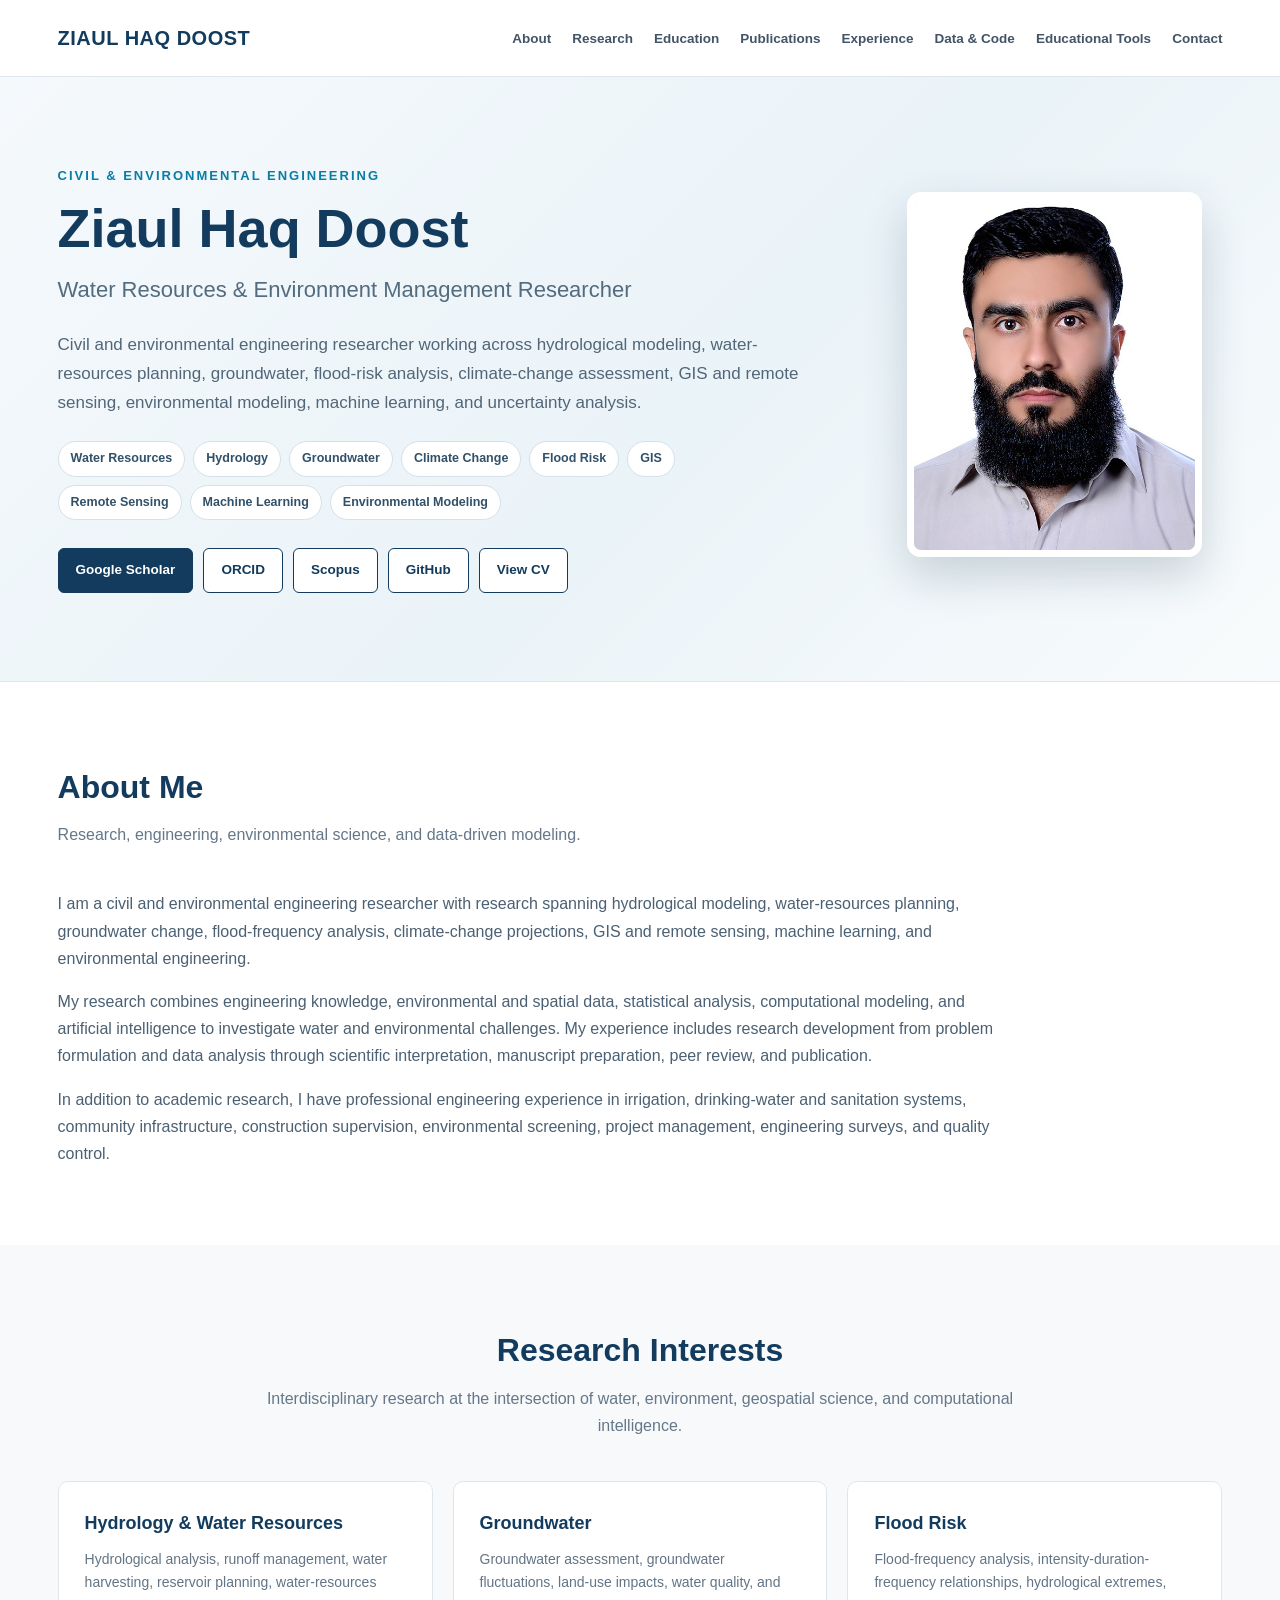
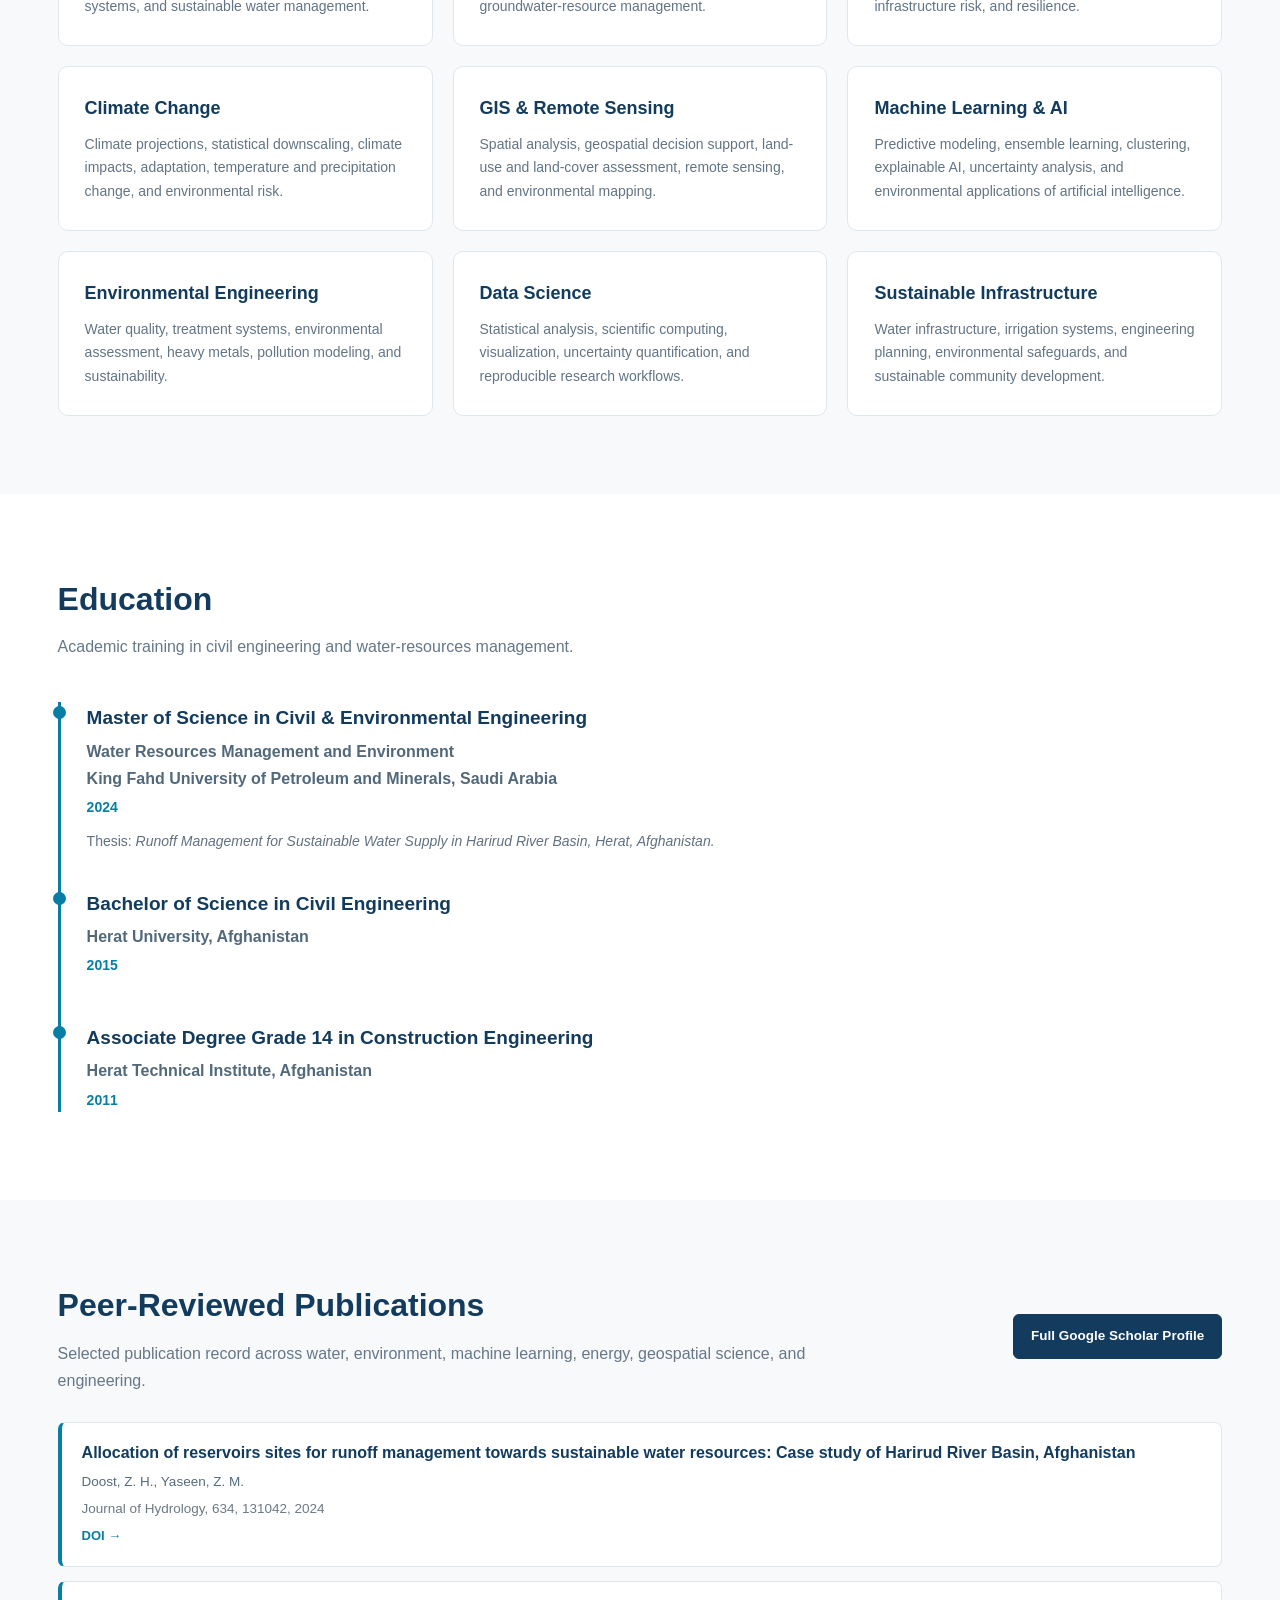
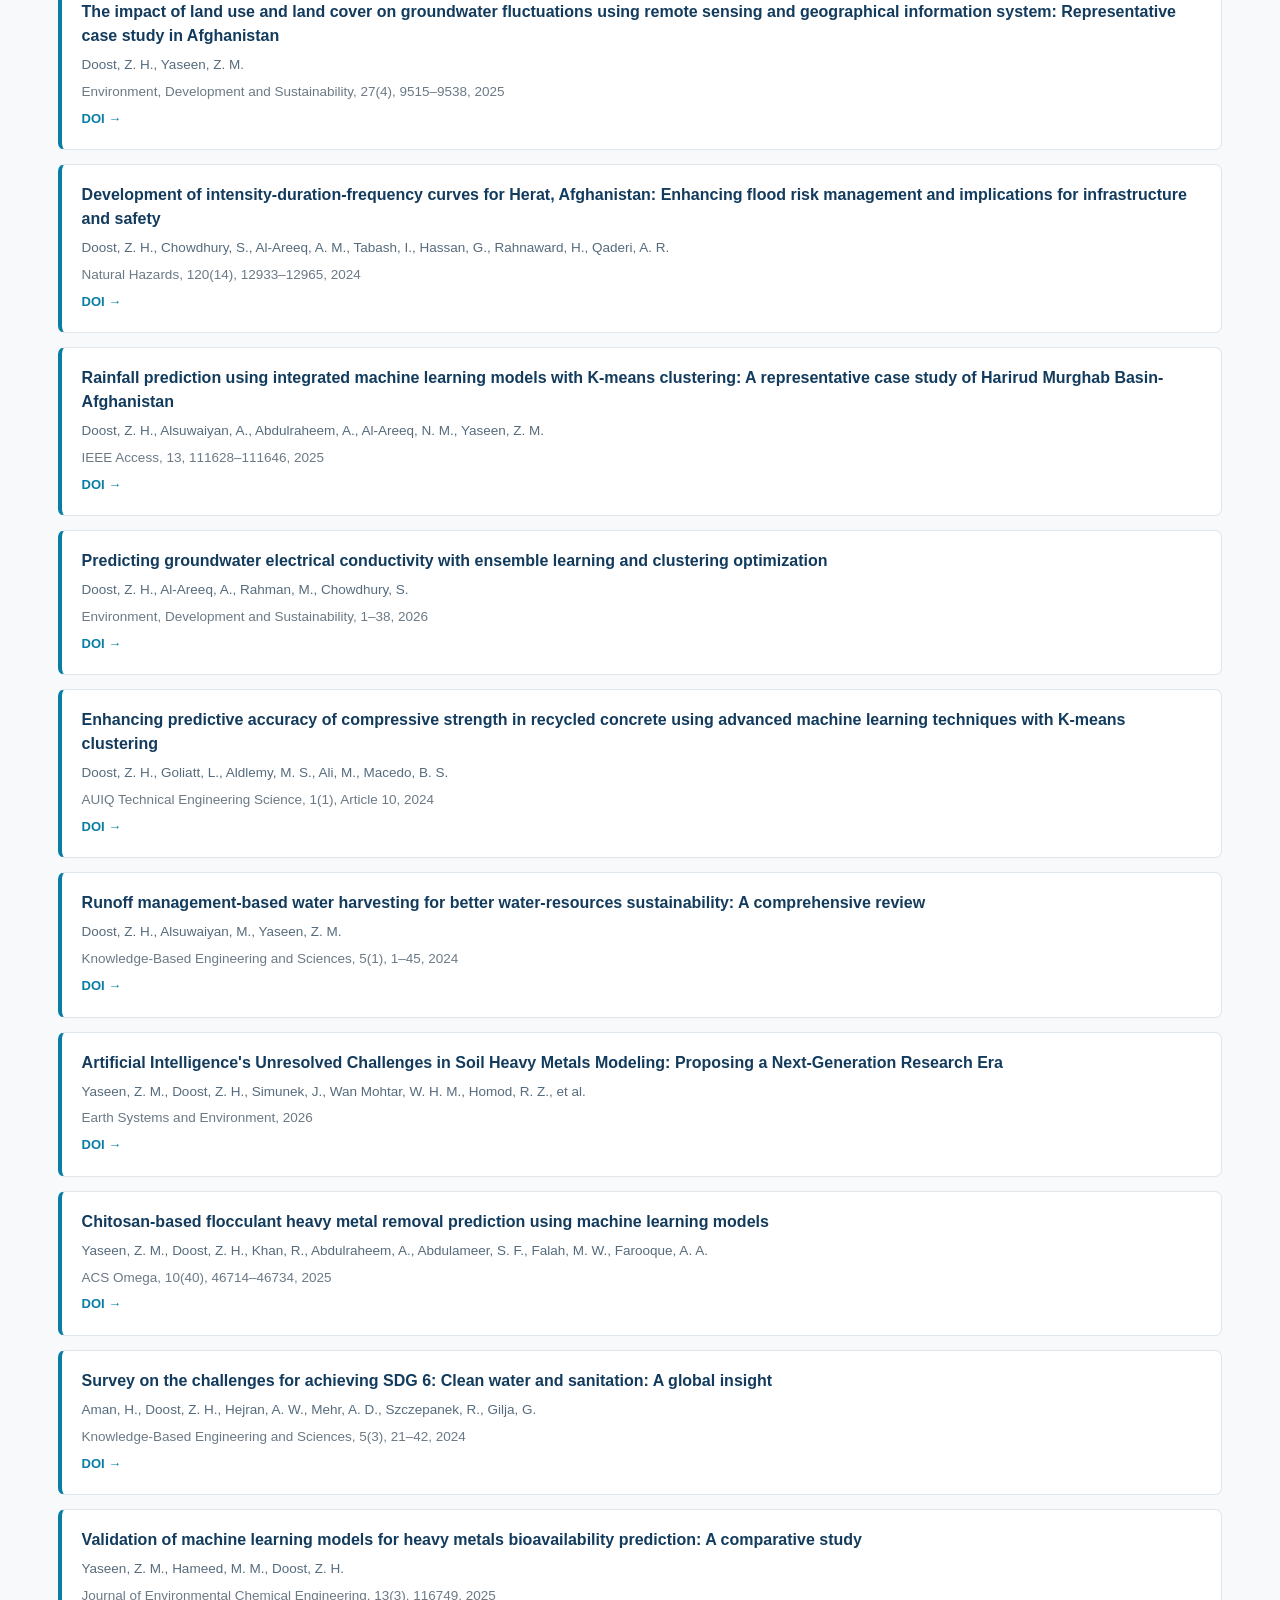
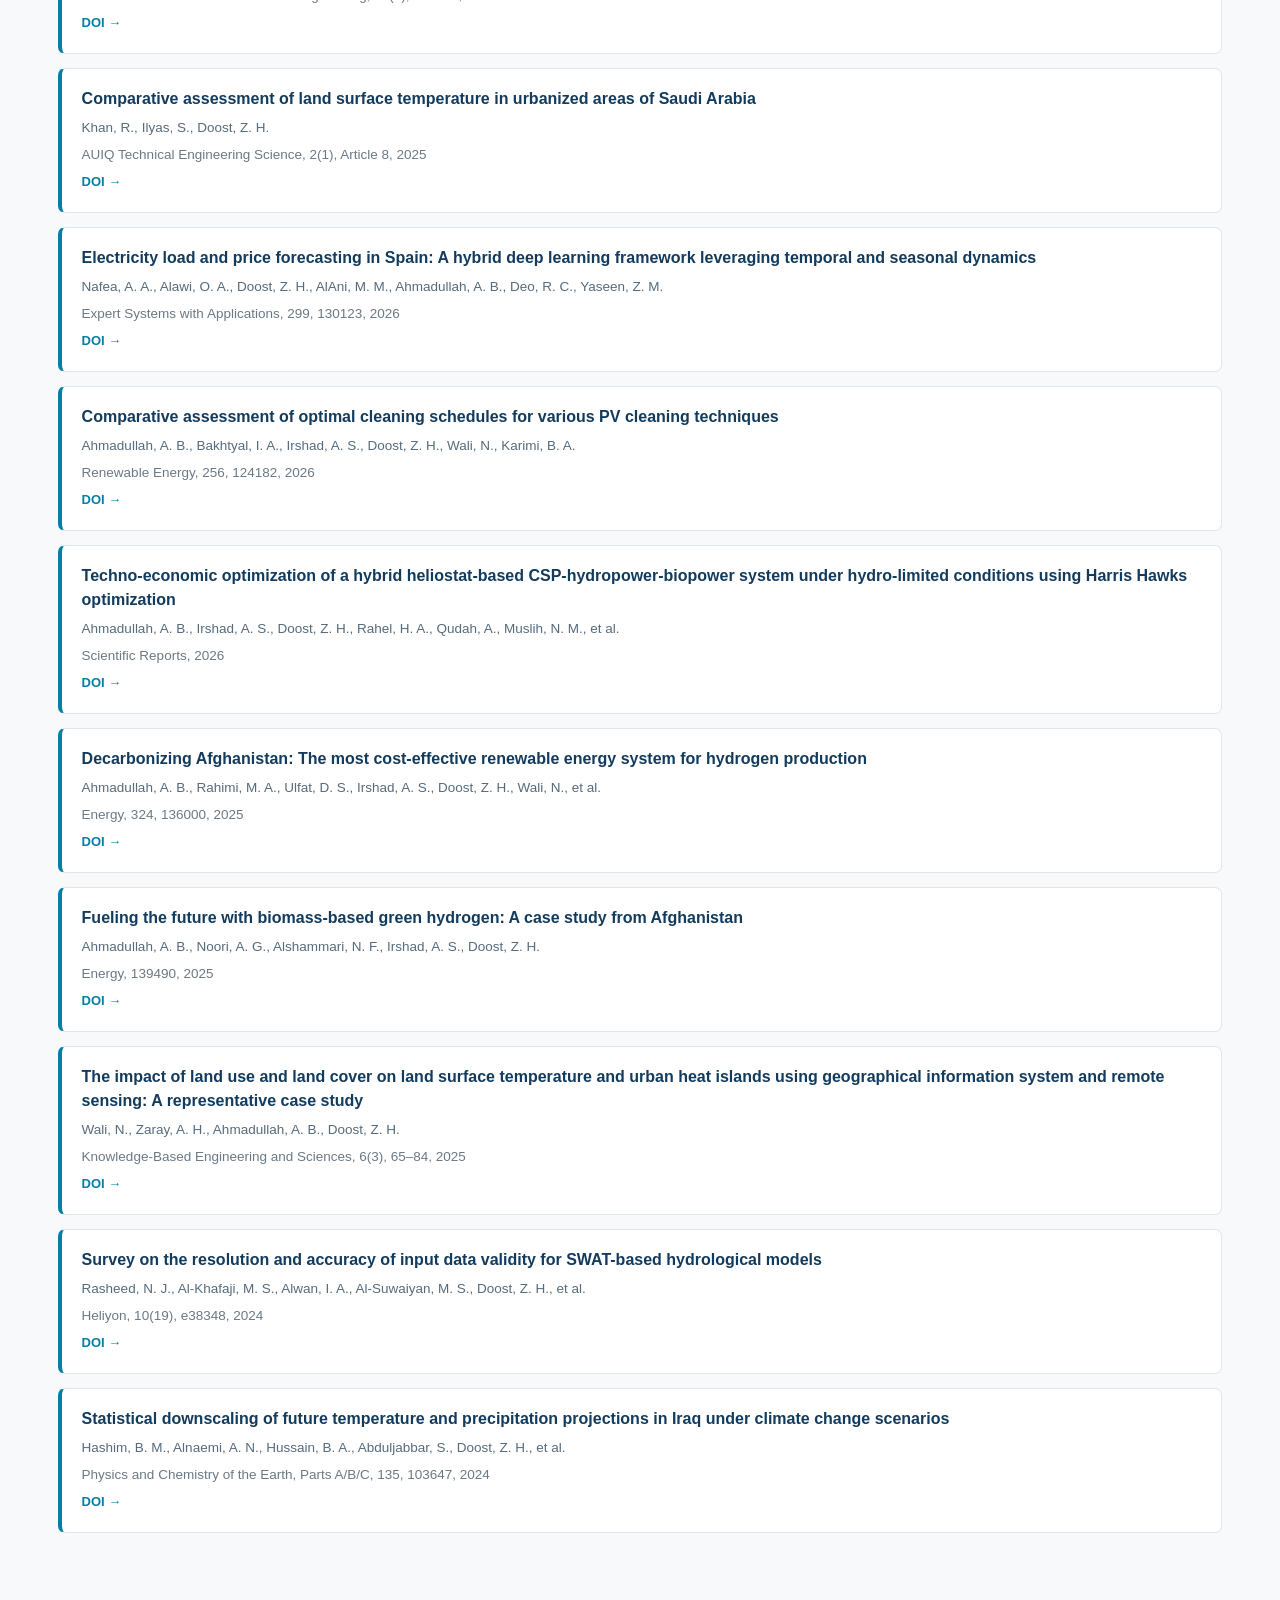
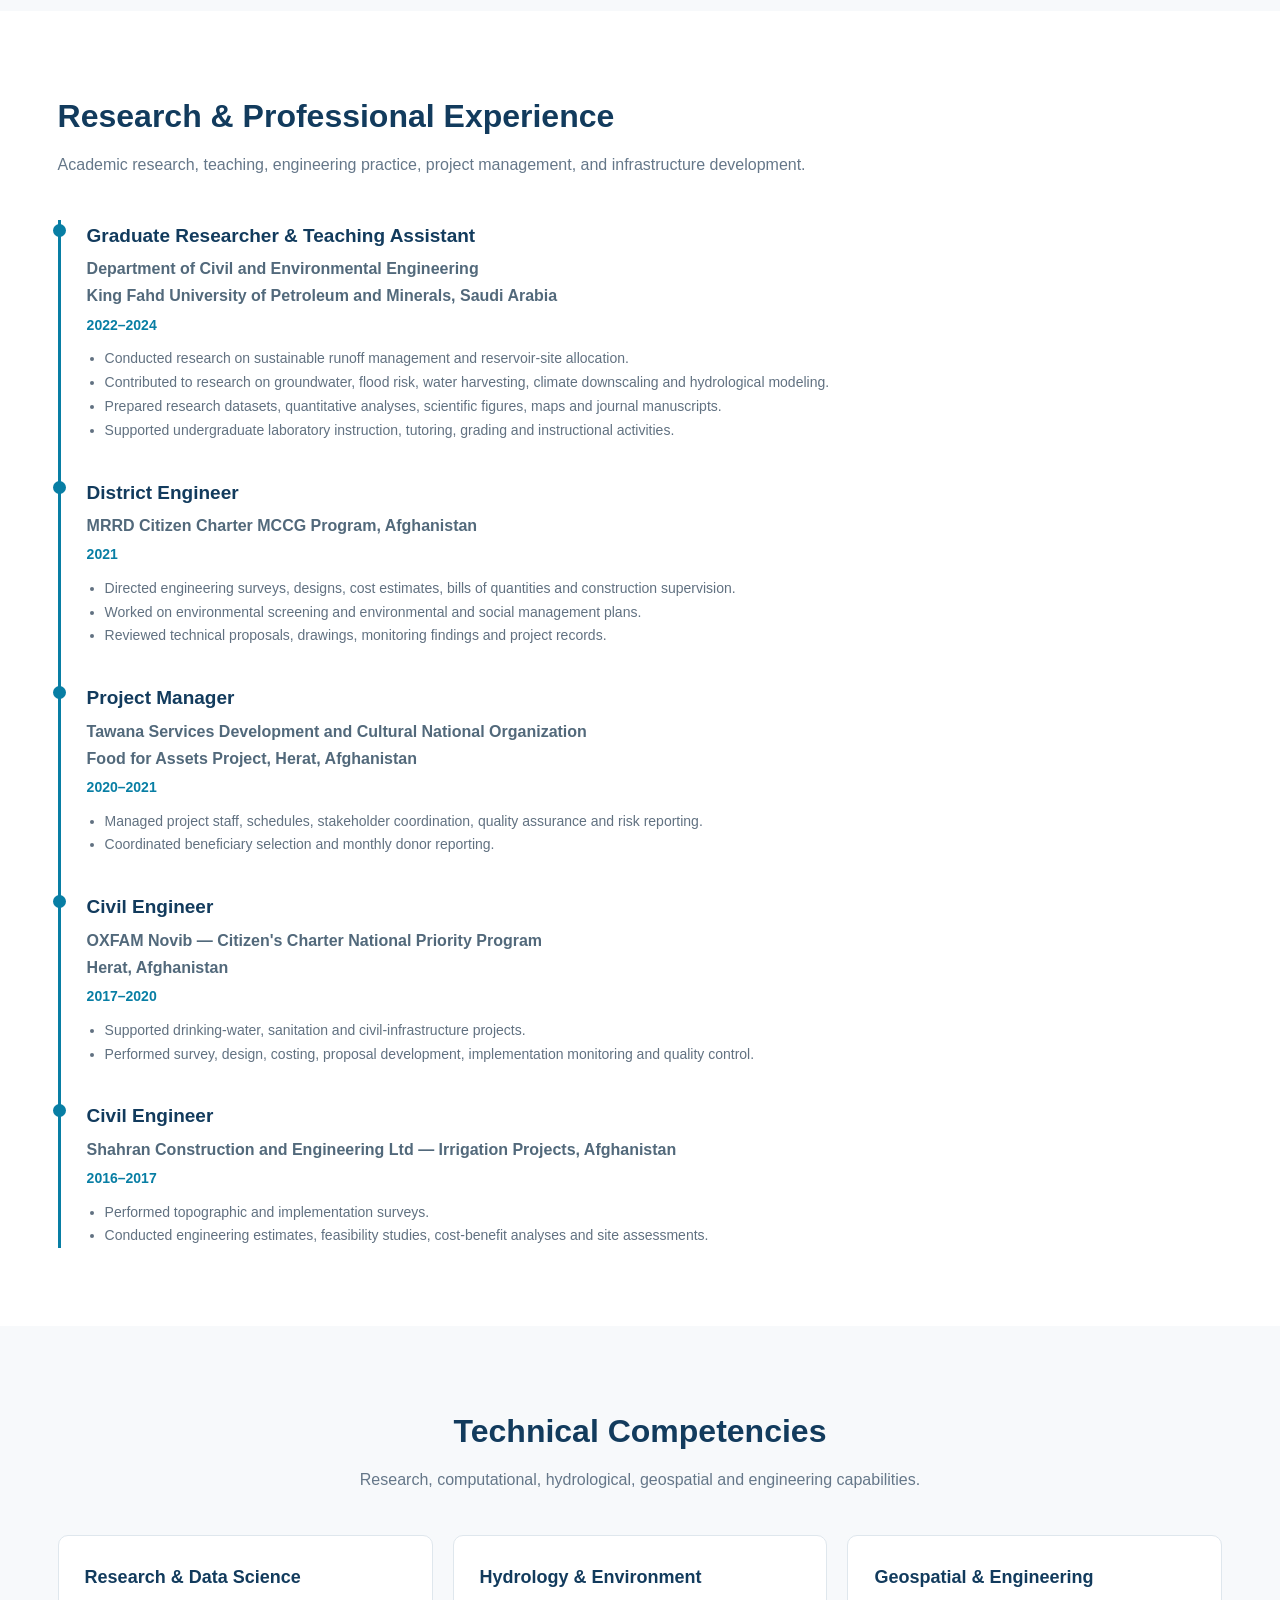
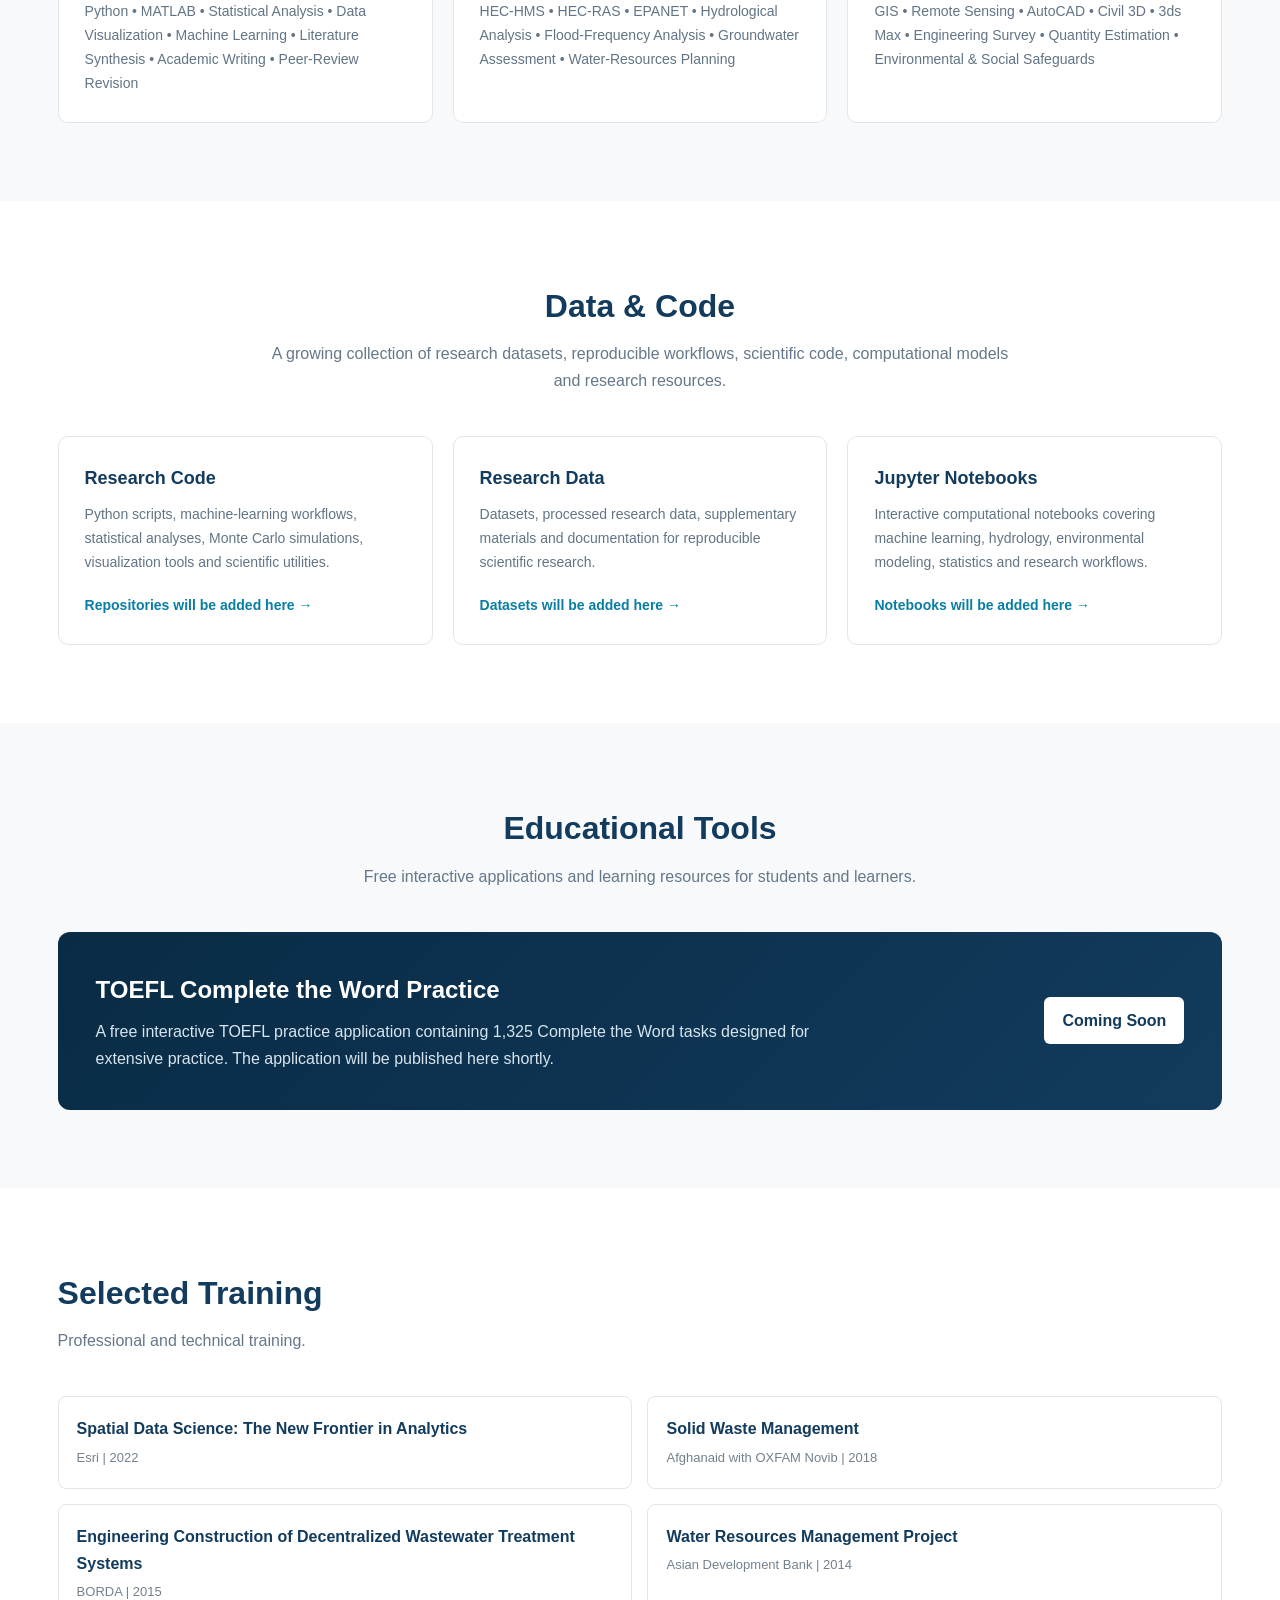
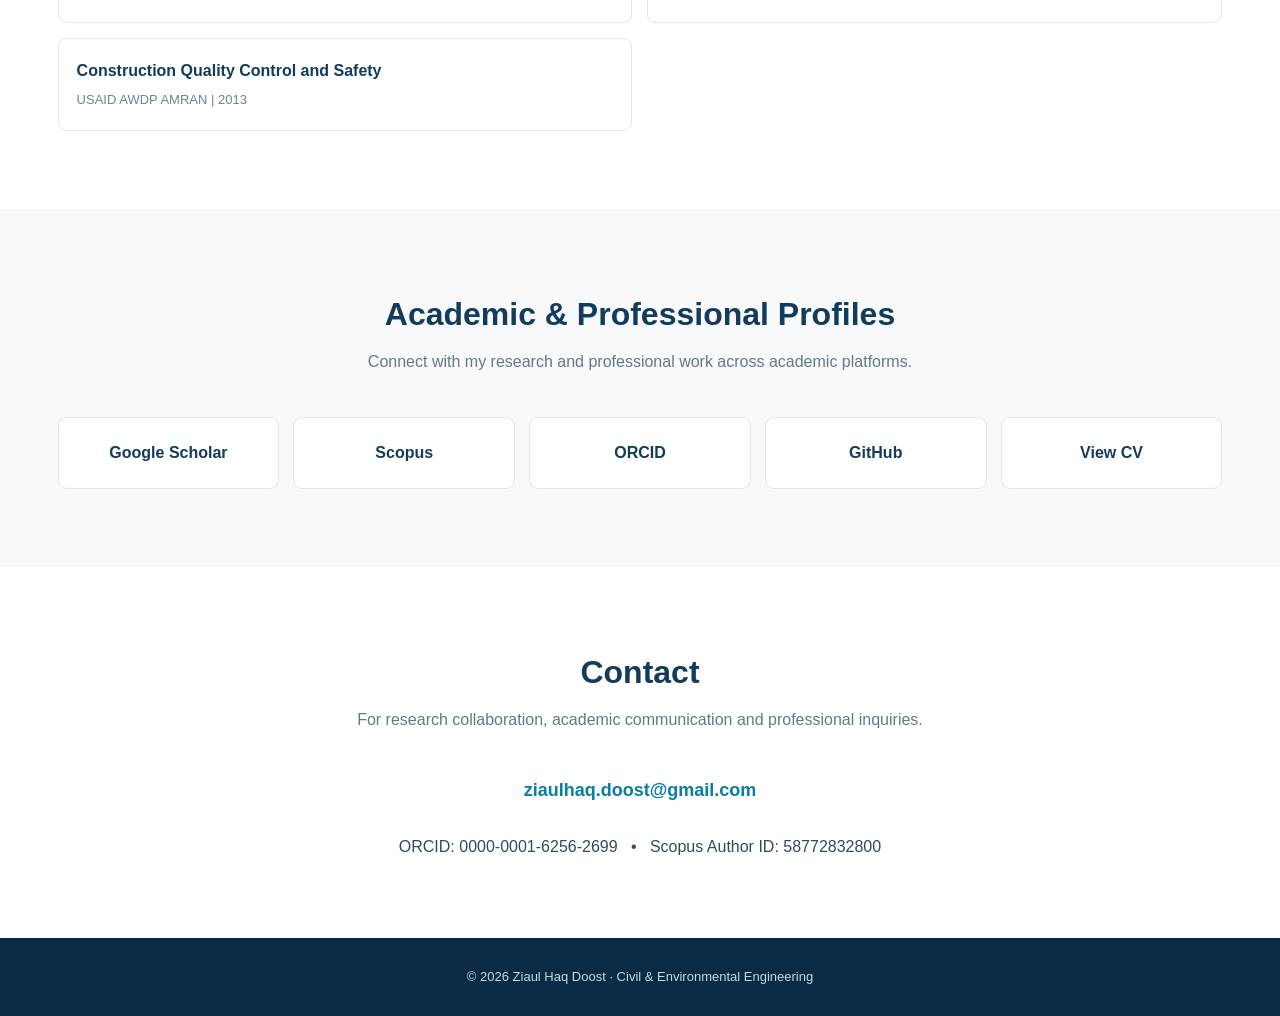
==== commit 8a364196: "Replace 'Tools' link with 'Educational Tools' link" ====
--- a/index.html
+++ b/index.html
@@ -634,7 +634,7 @@
 <li><a href="#publications">Publications</a></li>
 <li><a href="#experience">Experience</a></li>
 <li><a href="#code">Data & Code</a></li>
-<li><a href="#tools">Tools</a></li>
+<li><a href="pages/educational-tools.html">Educational Tools</a></li>
 <li><a href="#contact">Contact</a></li>
 </ul>
 
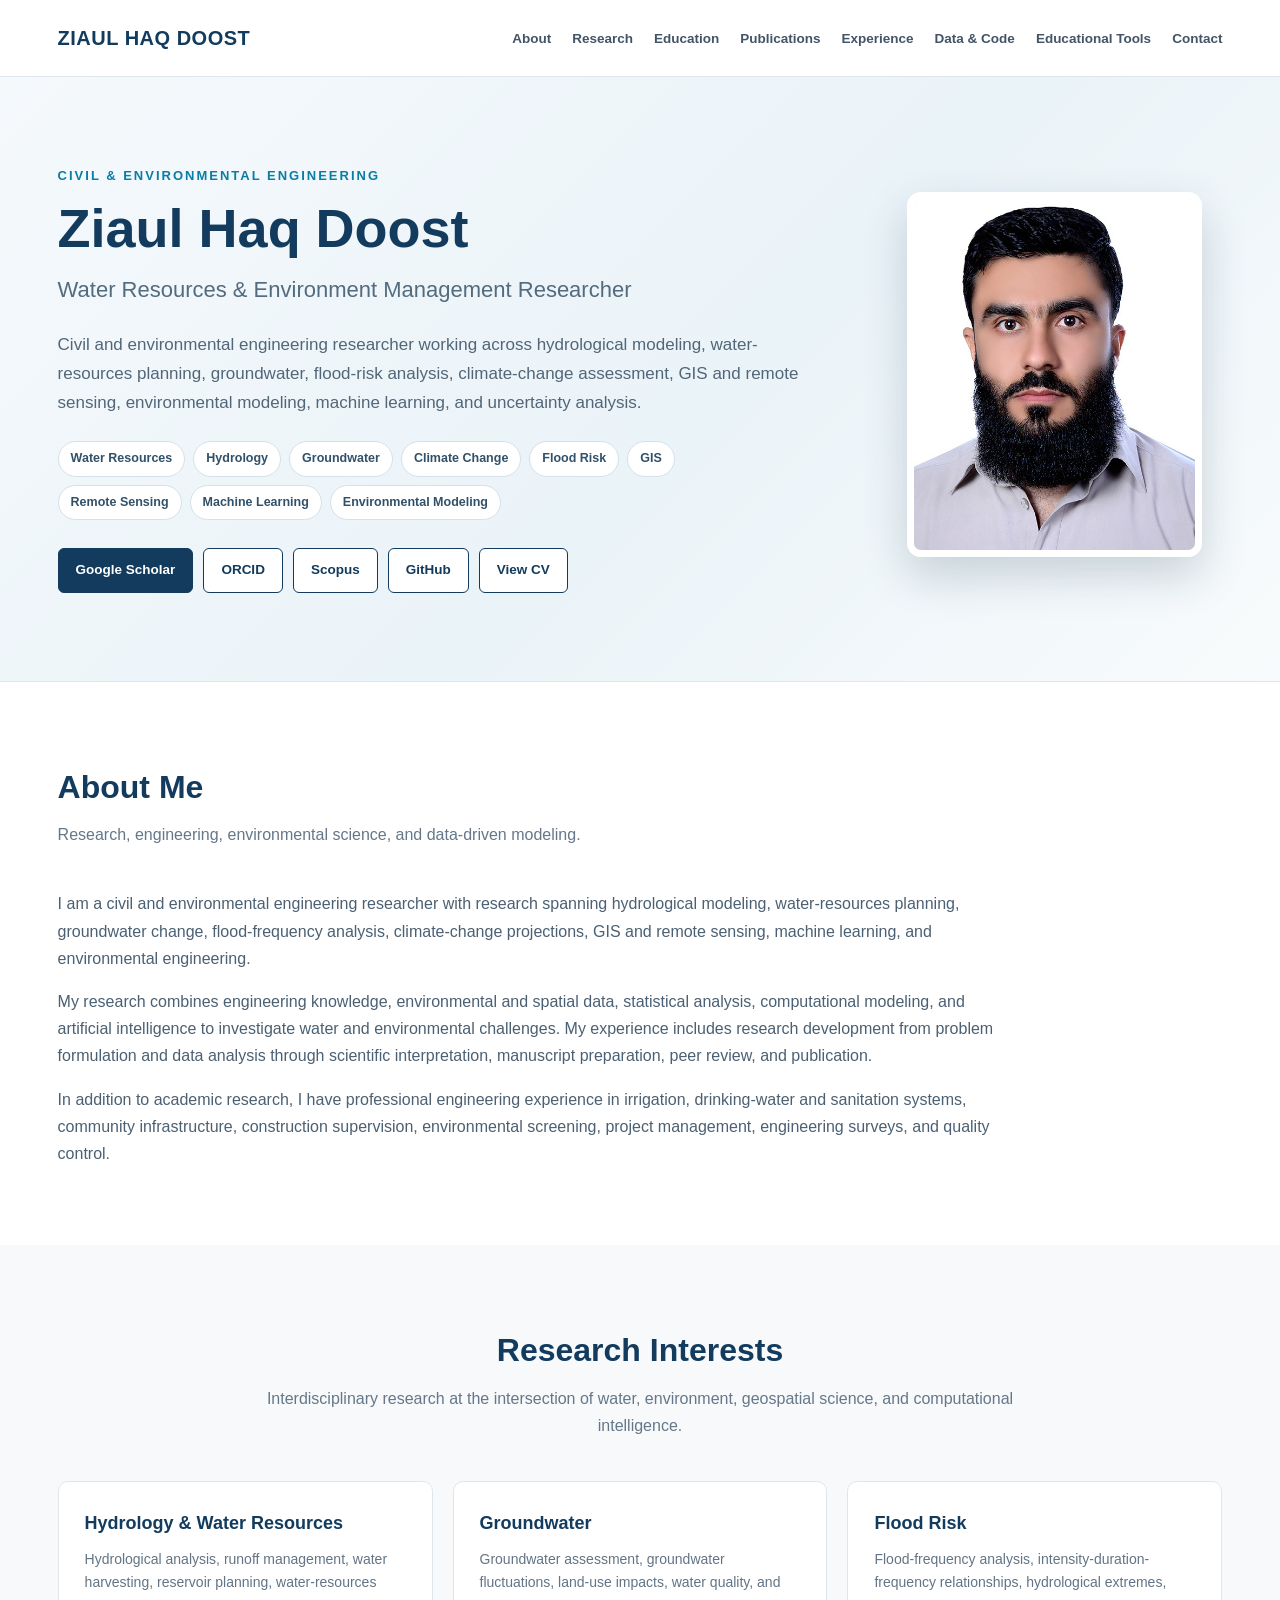
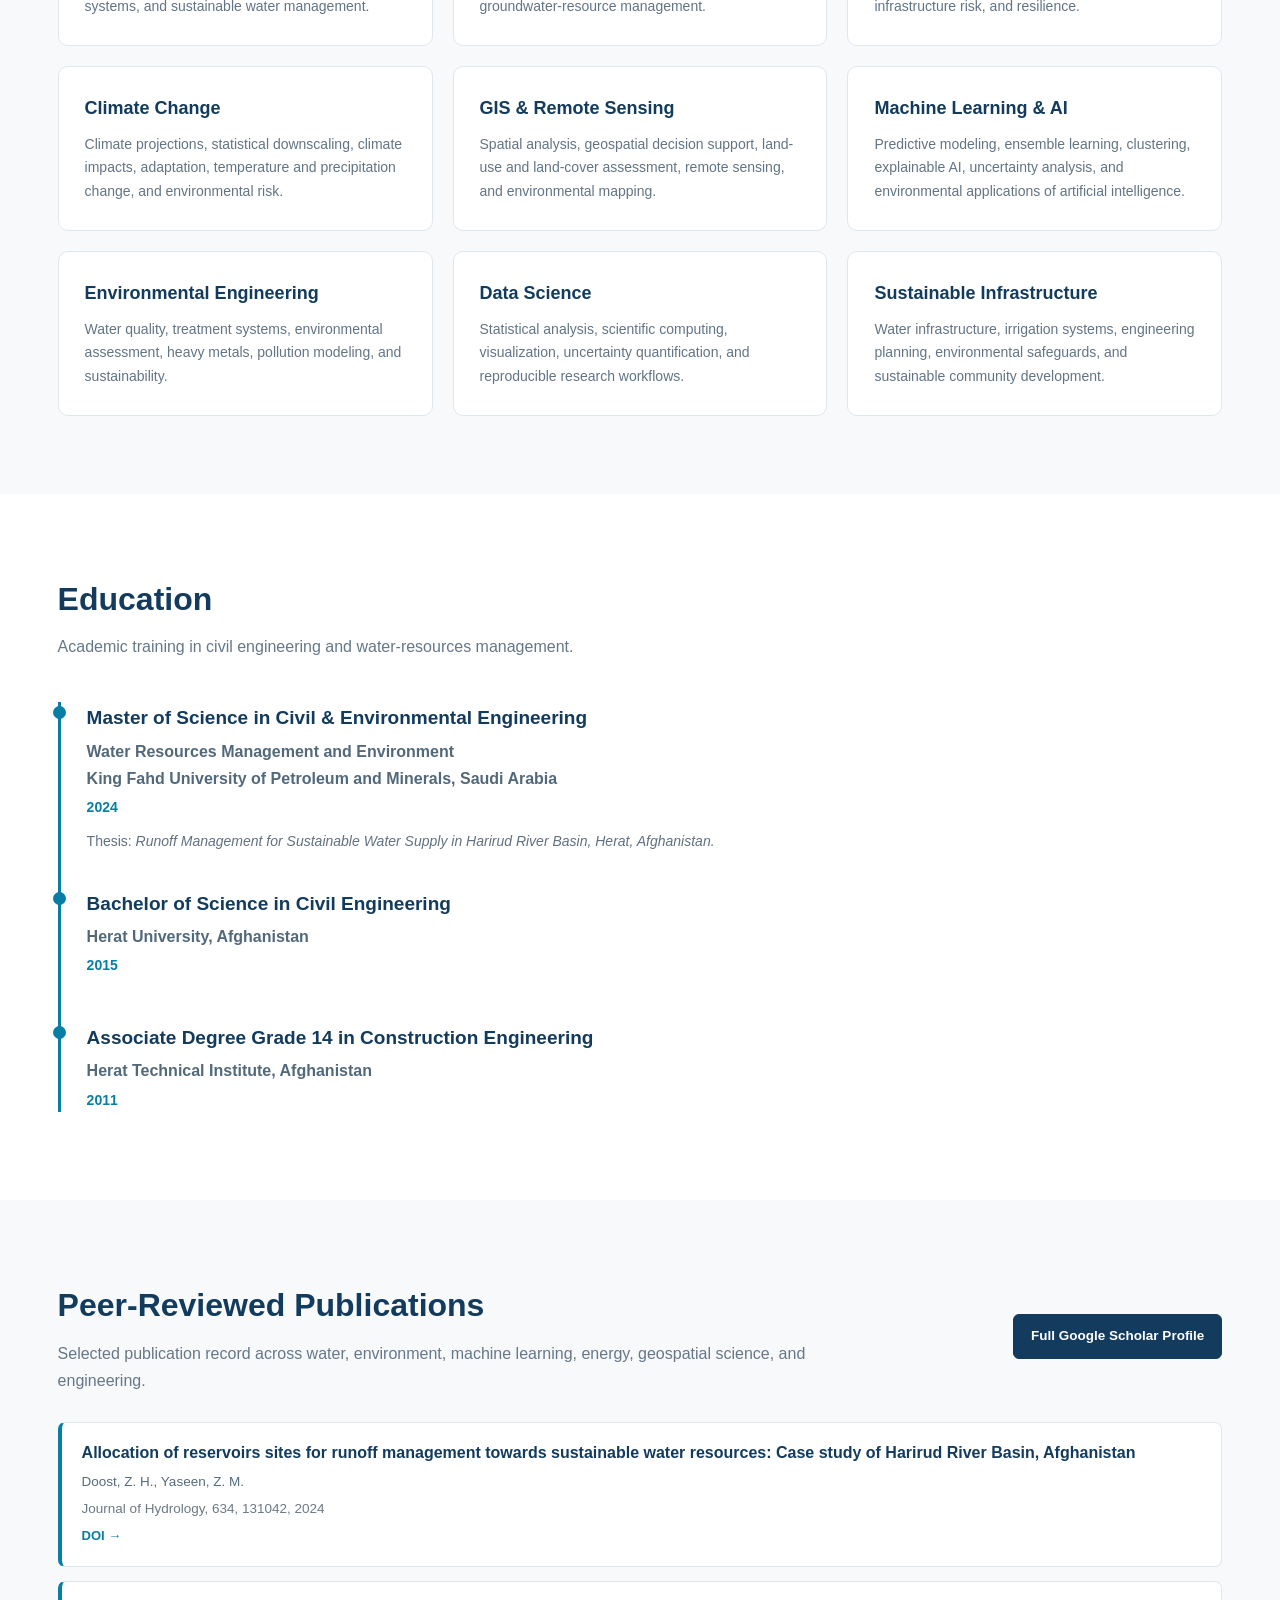
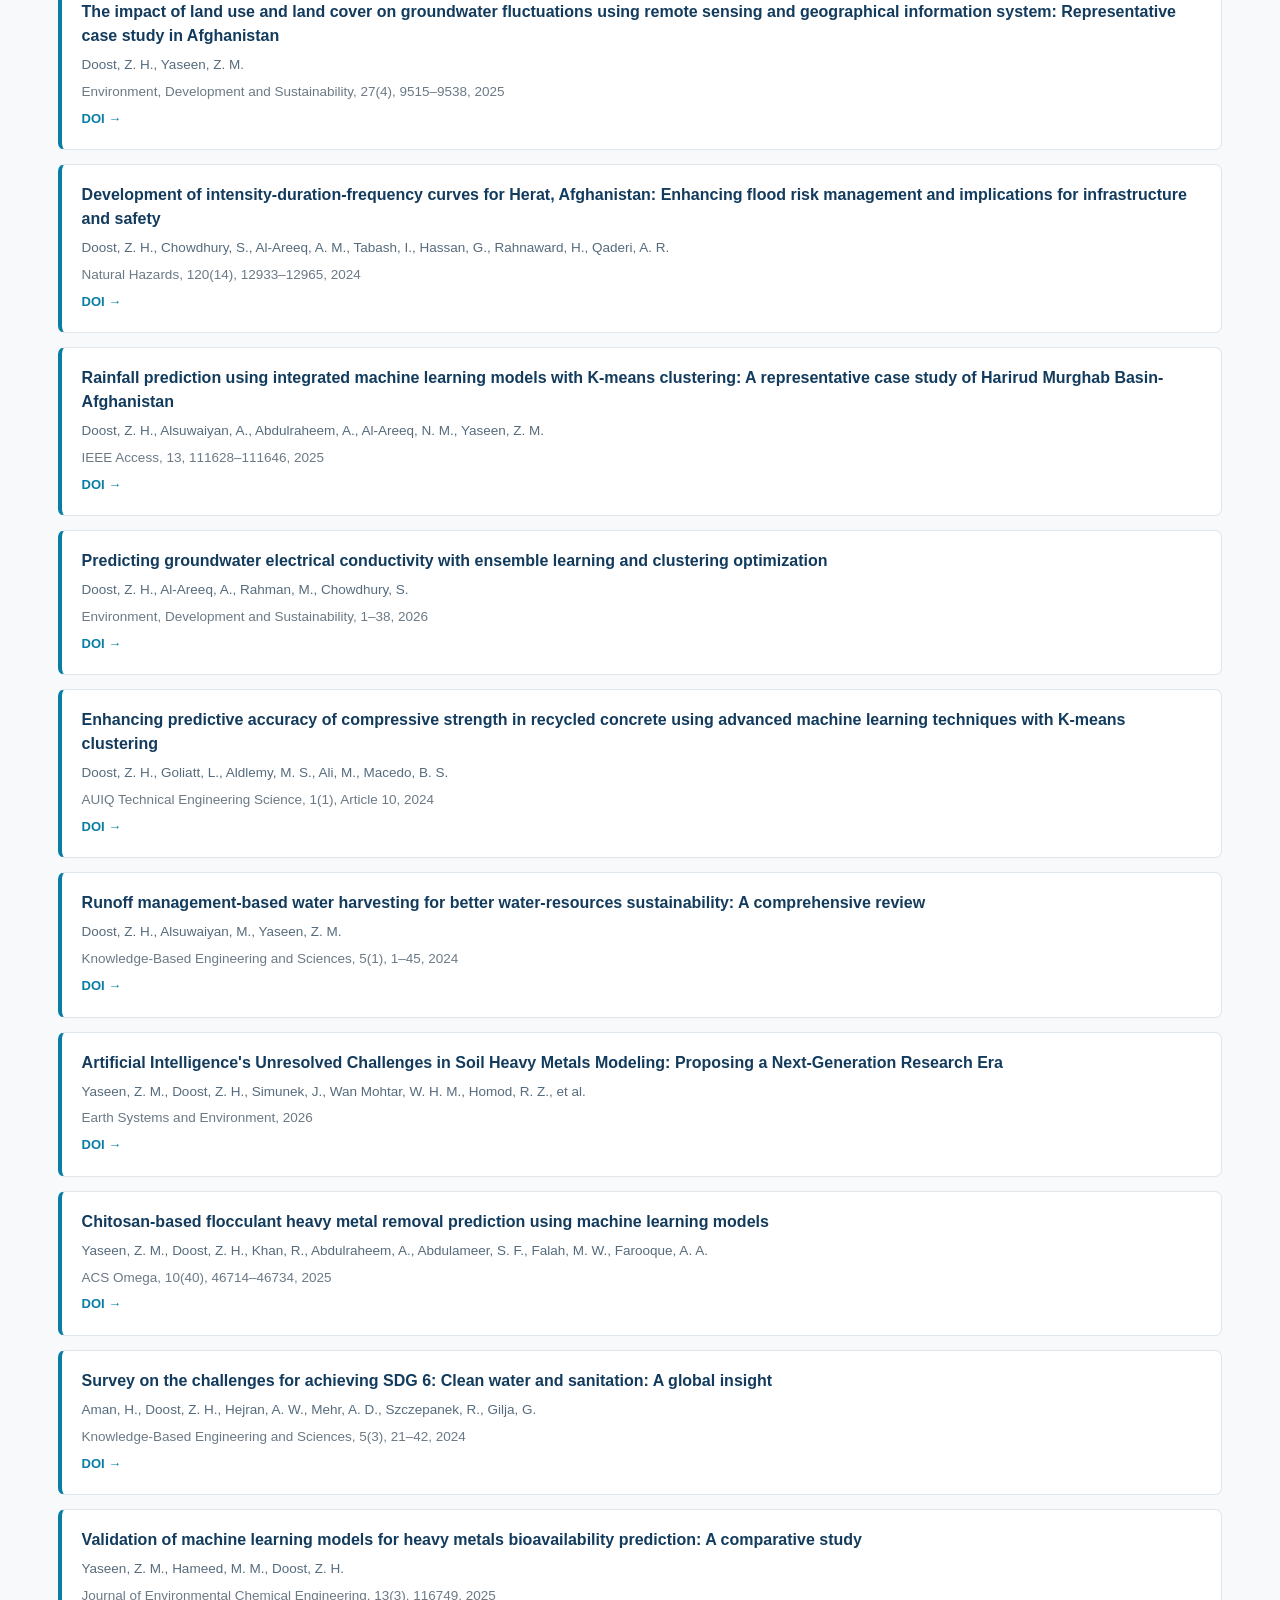
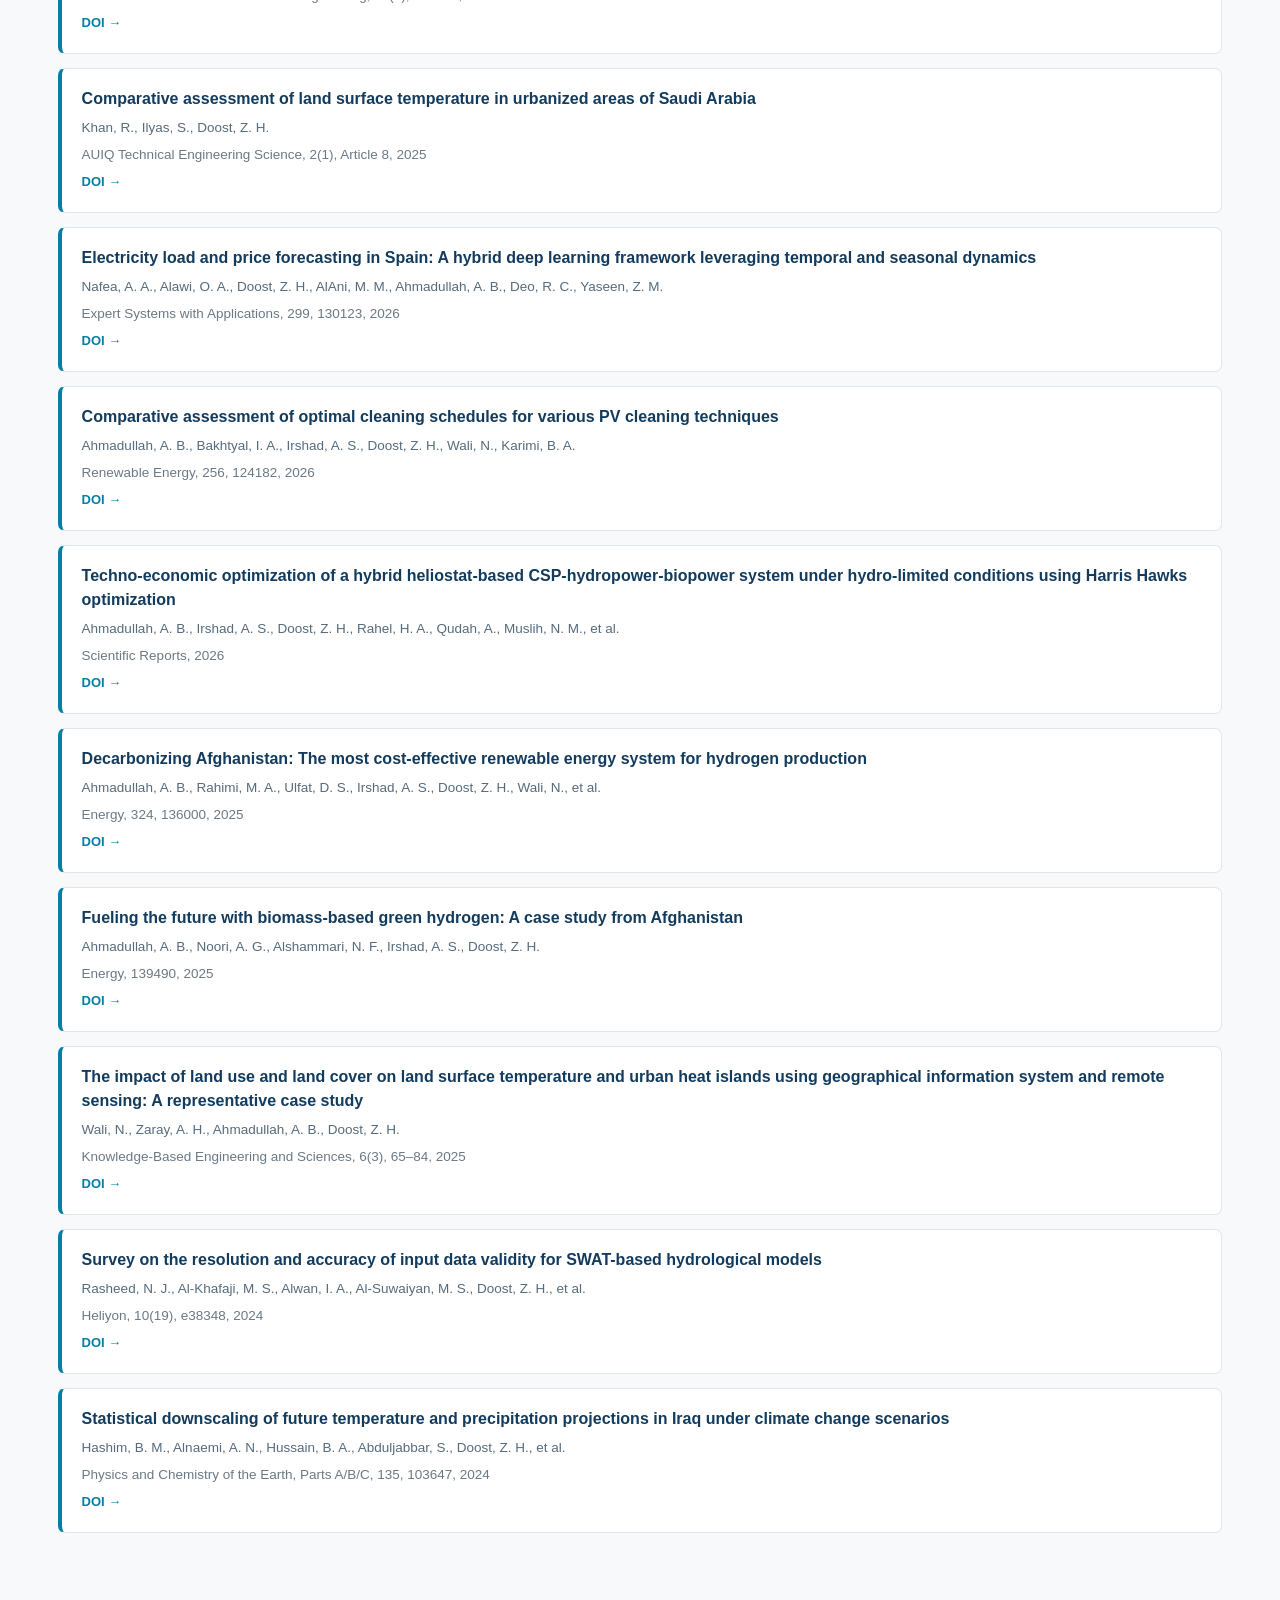
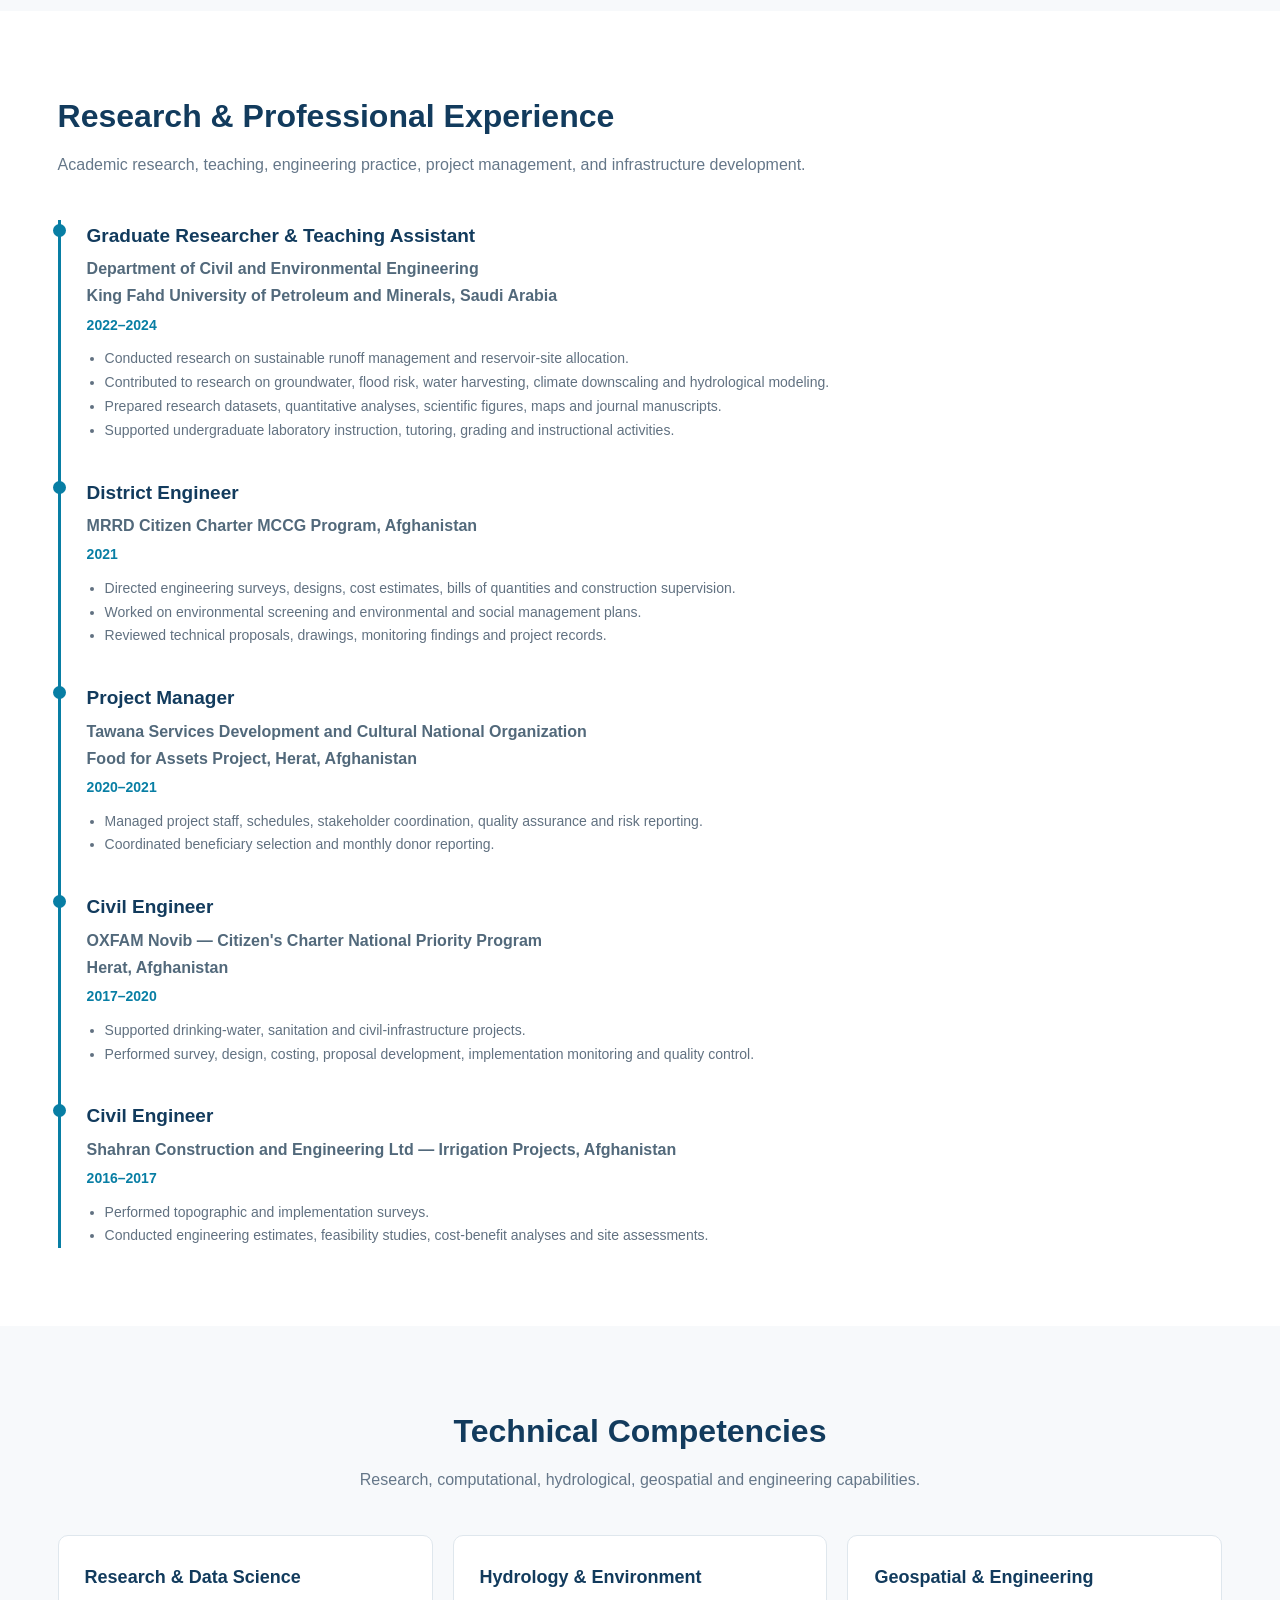
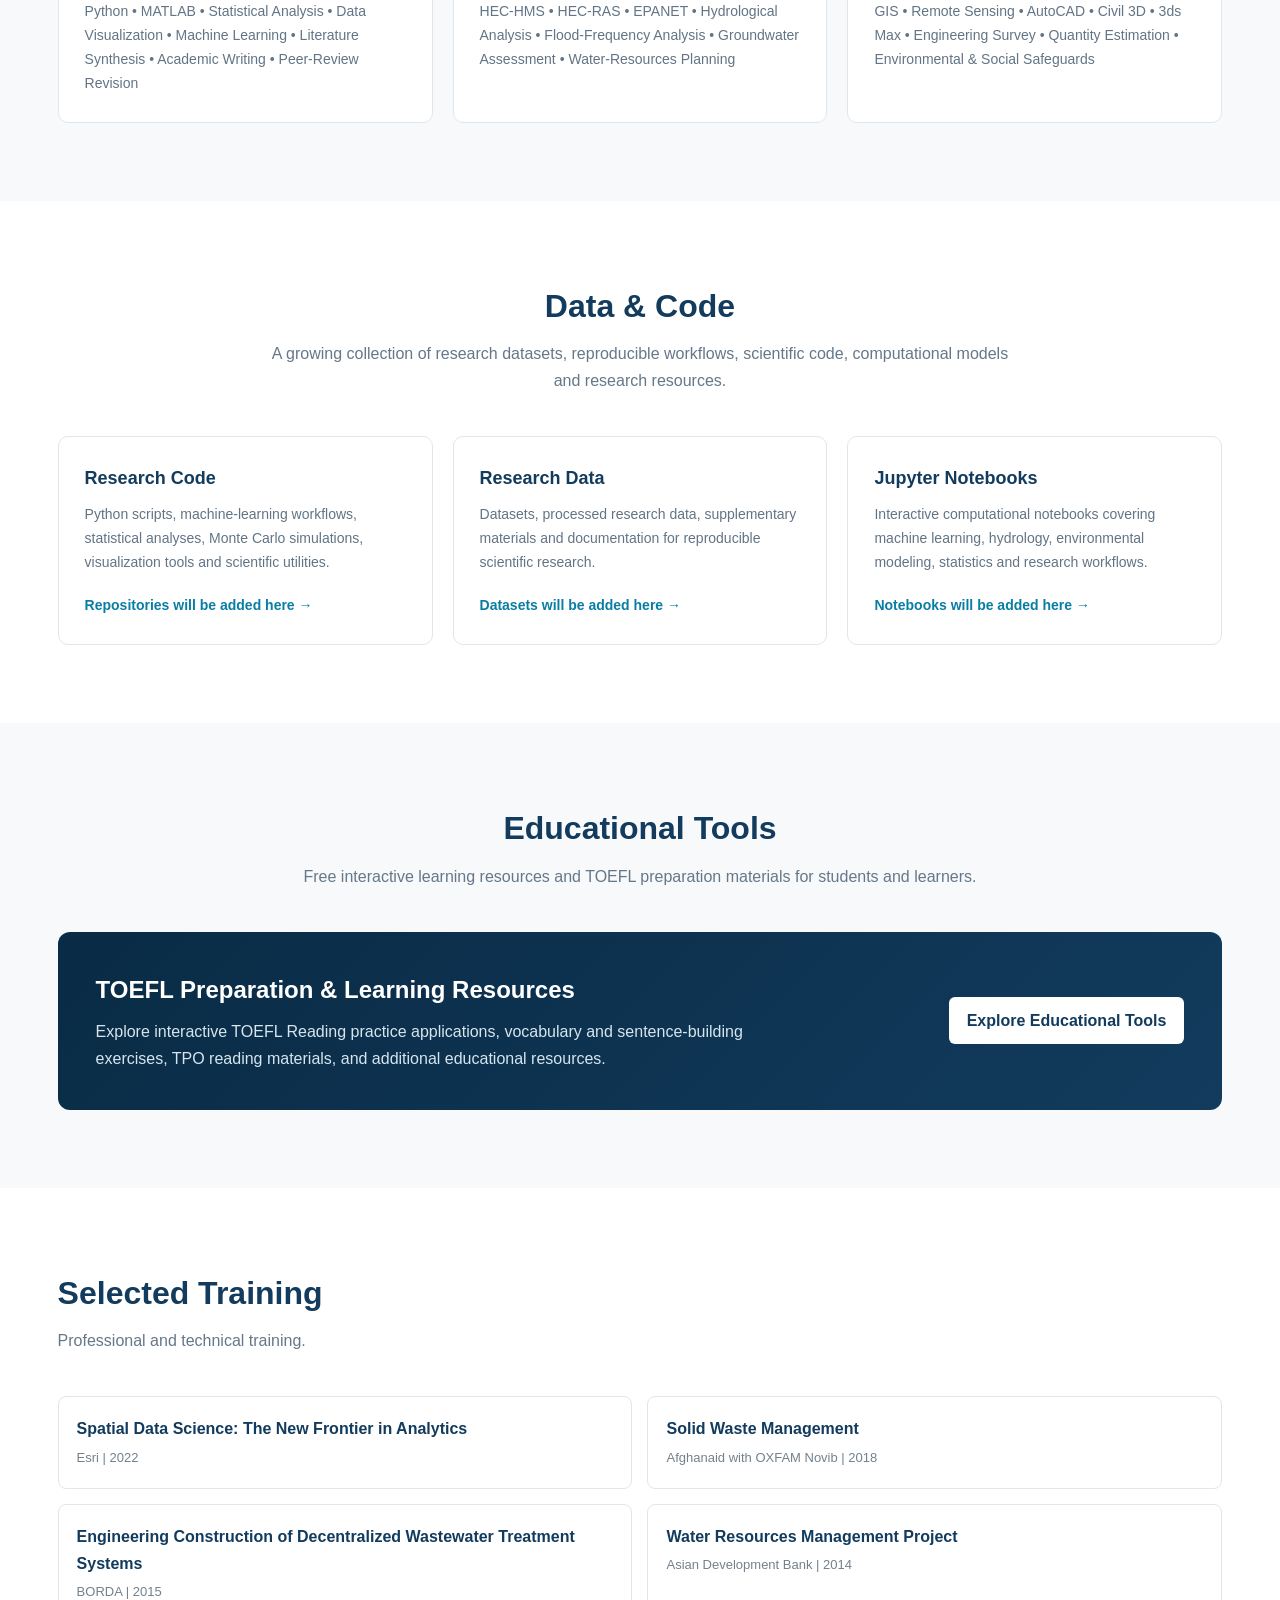
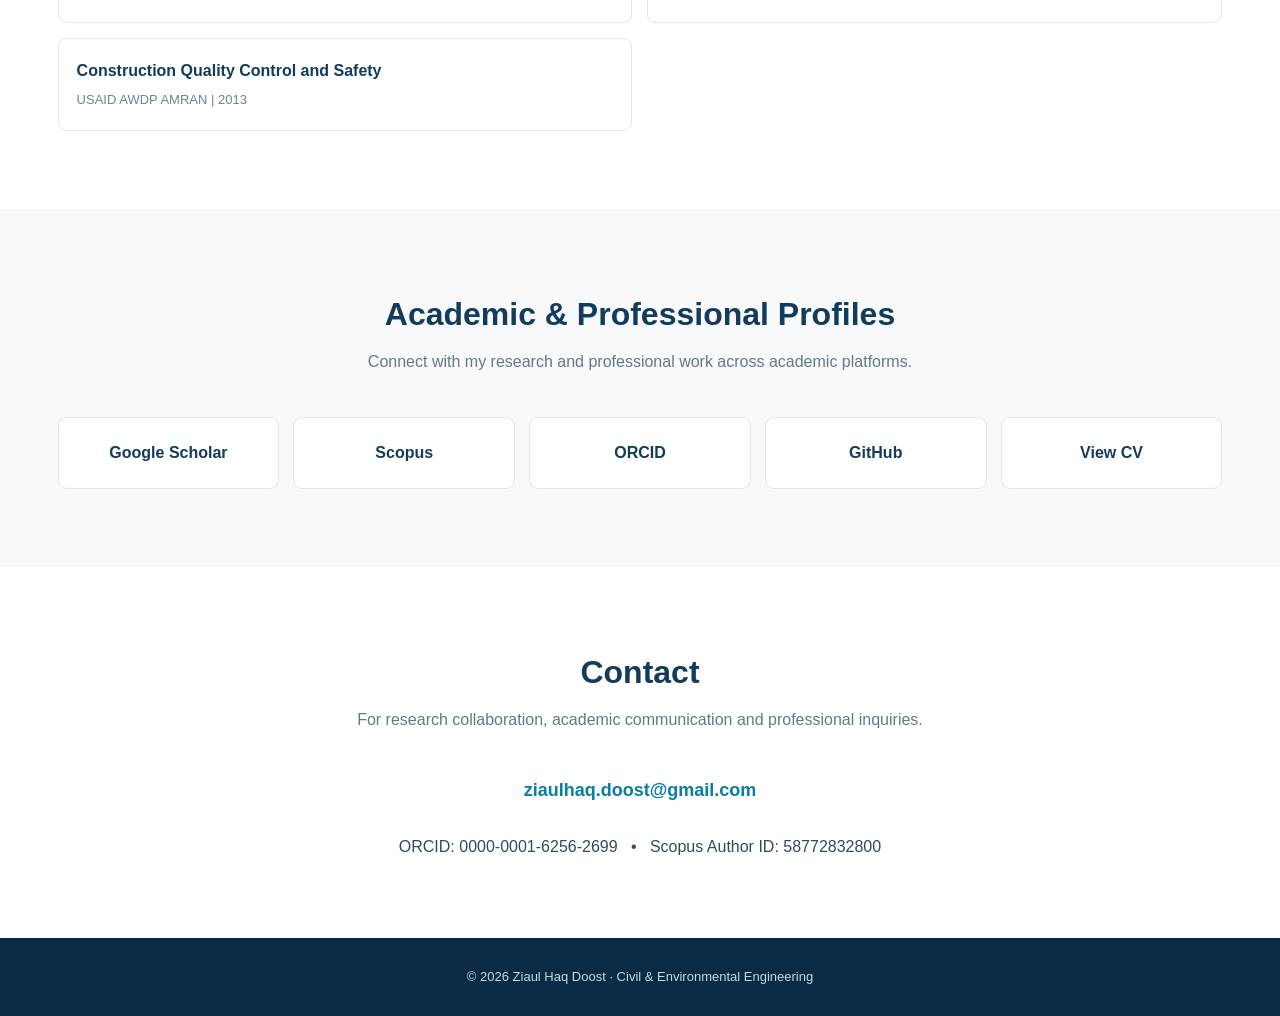
==== commit 7aa9945f: "Update index.html" ====
--- a/index.html
+++ b/index.html
@@ -1330,31 +1330,42 @@
 
 <section id="tools" class="alt">
 
-<div class="container">
-
-<div class="section-heading center">
-<h2>Educational Tools</h2>
-<p>
-Free interactive applications and learning resources for students and learners.
-</p>
-</div>
-
-<div class="toefl-box">
-
-<div>
-<h3>TOEFL Complete the Word Practice</h3>
-<p>
-A free interactive TOEFL practice application containing
-1,325 Complete the Word tasks designed for extensive practice.
-The application will be published here shortly.
-</p>
-</div>
-
-<span class="coming">Coming Soon</span>
-
-</div>
-
-</div>
+    <div class="container">
+
+        <div class="section-heading center">
+
+            <h2>Educational Tools</h2>
+
+            <p>
+                Free interactive learning resources and TOEFL preparation
+                materials for students and learners.
+            </p>
+
+        </div>
+
+        <div class="toefl-box">
+
+            <div>
+
+                <h3>TOEFL Preparation &amp; Learning Resources</h3>
+
+                <p>
+                    Explore interactive TOEFL Reading practice applications,
+                    vocabulary and sentence-building exercises, TPO reading
+                    materials, and additional educational resources.
+                </p>
+
+            </div>
+
+            <a class="coming"
+               href="pages/educational-tools.html">
+                Explore Educational Tools
+            </a>
+
+        </div>
+
+    </div>
+
 </section>
 
 
